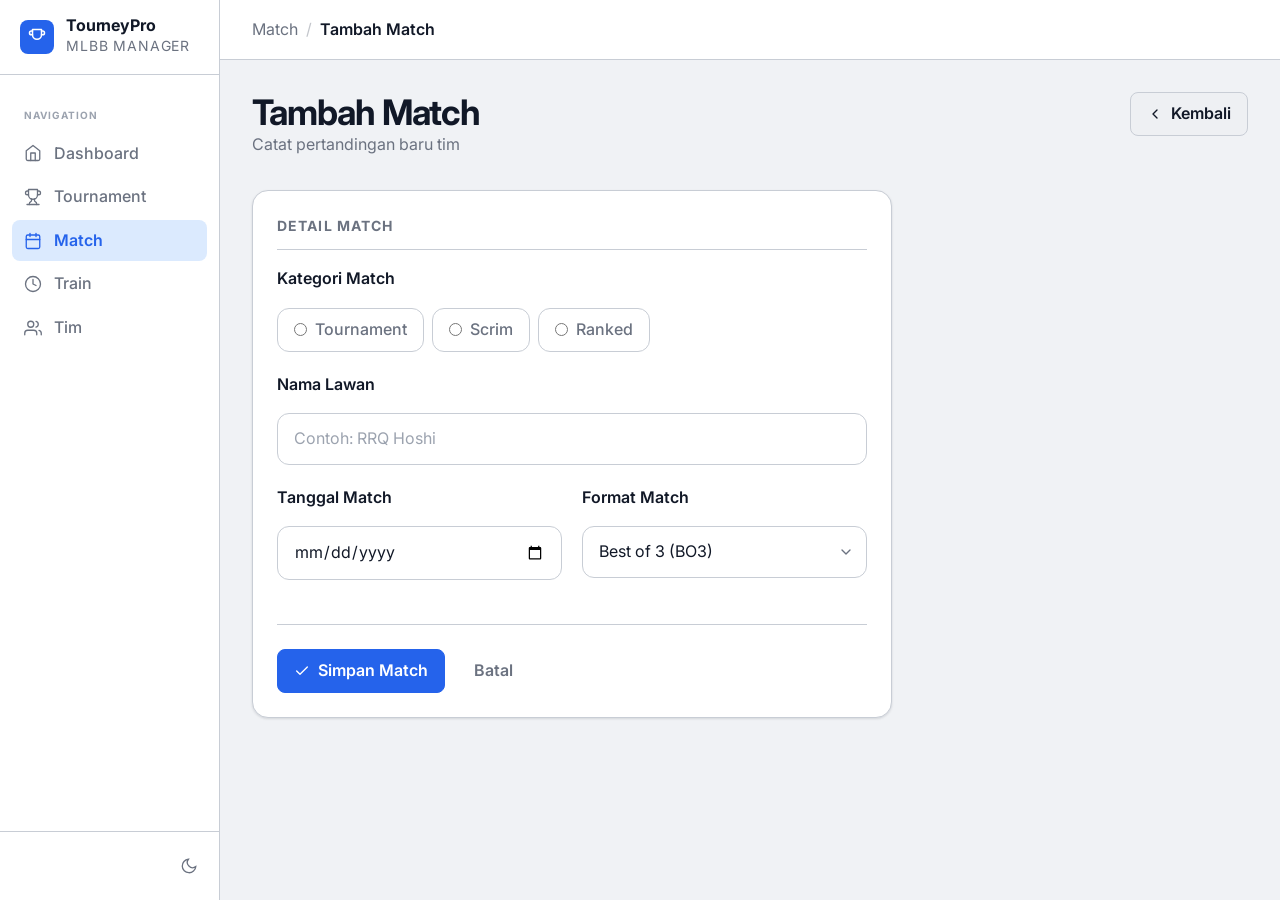
==== addmatch.html @ 7d212ab8 "Add files via upload" ====
<!-- === PART 1/2 === -->
<!DOCTYPE html>
<html lang="id">
<head>
  <meta charset="UTF-8"/>
  <meta name="viewport" content="width=device-width, initial-scale=1.0"/>
  <title>Tambah Match — TourneyPro</title>
  <link rel="preconnect" href="https://fonts.googleapis.com">
  <link rel="preconnect" href="https://fonts.gstatic.com" crossorigin>
  <link href="https://fonts.googleapis.com/css2?family=Inter:wght@300..800&display=swap" rel="stylesheet">
  <link rel="stylesheet" href="style.css"/>

  <script>
  (function(){
    var d = document.documentElement;
    var pref = window.matchMedia('(prefers-color-scheme:dark)').matches ? 'dark' : 'light';
    d.setAttribute('data-theme', pref);

    function updateIcon(theme) {
      var btn = document.getElementById('themeToggle');
      if (!btn) return;
      btn.innerHTML = theme === 'dark'
        ? '<svg viewBox="0 0 24 24"><circle cx="12" cy="12" r="5"/><path d="M12 1v2M12 21v2M4.22 4.22l1.42 1.42M18.36 18.36l1.42 1.42M1 12h2M21 12h2M4.22 19.78l1.42-1.42M18.36 5.64l1.42-1.42"/></svg>'
        : '<svg viewBox="0 0 24 24"><path d="M21 12.79A9 9 0 1 1 11.21 3 7 7 0 0 0 21 12.79z"/></svg>';
    }

    window.toggleTheme = function() {
      var curr = d.getAttribute('data-theme') || 'light';
      var next = curr === 'dark' ? 'light' : 'dark';
      d.setAttribute('data-theme', next);
      updateIcon(next);
    };

    window.addEventListener('DOMContentLoaded', function() {
      updateIcon(d.getAttribute('data-theme'));
    });
  })();
  </script>
</head>
<body>
<div class="app-layout">

  <div class="sidebar-overlay" id="sidebarOverlay"></div>

  <nav class="sidebar" id="sidebar">
    <div class="sidebar-logo">
      <div class="sidebar-logo-icon">
        <svg viewBox="0 0 24 24">
          <path d="M6 9H4.5a2.5 2.5 0 0 1 0-5H6"/>
          <path d="M18 9h1.5a2.5 2.5 0 0 0 0-5H18"/>
          <path d="M18 2H6v7a6 6 0 0 0 12 0V2z"/>
        </svg>
      </div>
      <div>
        <div class="sidebar-logo-text">TourneyPro</div>
        <div class="sidebar-logo-sub">MLBB Manager</div>
      </div>
    </div>

    <div class="sidebar-nav">
      <div class="nav-section-label">Navigation</div>
      <a href="index.html" class="nav-item" data-page="index.html">
        <svg viewBox="0 0 24 24">
          <path d="M3 9l9-7 9 7v11a2 2 0 0 1-2 2H5a2 2 0 0 1-2-2z"/>
          <polyline points="9 22 9 12 15 12 15 22"/>
        </svg>
        Dashboard
      </a>
      <a href="tournament.html" class="nav-item" data-page="tournament.html">
        <svg viewBox="0 0 24 24">
          <path d="M6 9H4.5a2.5 2.5 0 0 1 0-5H6"/>
          <path d="M18 9h1.5a2.5 2.5 0 0 0 0-5H18"/>
          <path d="M4 22h16"/>
          <path d="M10 14.66V17c0 .55-.47.98-.97 1.21C7.85 18.75 7 20.24 7 22"/>
          <path d="M14 14.66V17c0 .55.47.98.97 1.21C16.15 18.75 17 20.24 17 22"/>
          <path d="M18 2H6v7a6 6 0 0 0 12 0V2z"/>
        </svg>
        Tournament
      </a>
      <a href="match.html" class="nav-item active" data-page="match.html">
        <svg viewBox="0 0 24 24">
          <rect x="3" y="4" width="18" height="18" rx="2" ry="2"/>
          <line x1="16" y1="2" x2="16" y2="6"/>
          <line x1="8" y1="2" x2="8" y2="6"/>
          <line x1="3" y1="10" x2="21" y2="10"/>
        </svg>
        Match
      </a>
      <a href="train.html" class="nav-item" data-page="train.html">
        <svg viewBox="0 0 24 24">
          <circle cx="12" cy="12" r="10"/>
          <polyline points="12 6 12 12 16 14"/>
        </svg>
        Train
      </a>
      <a href="team.html" class="nav-item" data-page="team.html">
        <svg viewBox="0 0 24 24">
          <path d="M17 21v-2a4 4 0 0 0-4-4H5a4 4 0 0 0-4 4v2"/>
          <circle cx="9" cy="7" r="4"/>
          <path d="M23 21v-2a4 4 0 0 0-3-3.87"/>
          <path d="M16 3.13a4 4 0 0 1 0 7.75"/>
        </svg>
        Tim
      </a>
    </div>

    <div class="sidebar-footer">
      <button class="theme-toggle" id="themeToggle" onclick="toggleTheme()" aria-label="Toggle theme">
        <svg viewBox="0 0 24 24">
          <circle cx="12" cy="12" r="5"/>
          <path d="M12 1v2M12 21v2M4.22 4.22l1.42 1.42M18.36 18.36l1.42 1.42M1 12h2M21 12h2M4.22 19.78l1.42-1.42M18.36 5.64l1.42-1.42"/>
        </svg>
      </button>
    </div>
  </nav>

  <div class="main-wrapper">

    <header class="topbar">
      <div class="topbar-breadcrumb">
        <button id="menuToggle" class="menu-toggle" type="button" aria-label="Buka menu">
          <svg viewBox="0 0 24 24">
            <line x1="3" y1="6" x2="21" y2="6"/>
            <line x1="3" y1="12" x2="21" y2="12"/>
            <line x1="3" y1="18" x2="21" y2="18"/>
          </svg>
        </button>
        <span>Match</span>
        <span class="sep">/</span>
        <span class="current">Tambah Match</span>
      </div>
    </header>

    <main class="page-content">

      <div class="page-header">
        <div>
          <h1 class="page-title">Tambah Match</h1>
          <p class="page-sub">Catat pertandingan baru tim</p>
        </div>
        <a href="match.html" class="btn btn-secondary">
          <svg viewBox="0 0 24 24">
            <polyline points="15 18 9 12 15 6"/>
          </svg>
          Kembali
        </a>
      </div>

      <div class="card form-card">
        <form onsubmit="saveMatch(event)">
          <div class="form-section">
            <div class="form-section-title">Detail Match</div>

            <div class="form-group">
              <label class="form-label">Kategori Match</label>
              <div class="radio-group">
                <label class="radio-item">
                  <input type="radio" name="kategori" value="Tournament" required/>
                  <span>Tournament</span>
                </label>
                <label class="radio-item">
                  <input type="radio" name="kategori" value="Scrim"/>
                  <span>Scrim</span>
                </label>
                <label class="radio-item">
                  <input type="radio" name="kategori" value="Ranked"/>
                  <span>Ranked</span>
                </label>
              </div>
            </div>

            <div class="form-group">
              <label class="form-label" for="opponentName">Nama Lawan</label>
              <input class="form-input" type="text" id="opponentName" placeholder="Contoh: RRQ Hoshi" required/>
            </div>

            <div class="form-grid-2">
              <div class="form-group">
                <label class="form-label" for="matchDate">Tanggal Match</label>
                <input class="form-input" type="date" id="matchDate" required/>
              </div>
              <div class="form-group">
                <label class="form-label" for="matchFormat">Format Match</label>
                <select class="form-select" id="matchFormat">
                  <option value="BO1">Best of 1 (BO1)</option>
                  <option value="BO2">Best of 2 (BO2)</option>
                  <option value="BO3" selected>Best of 3 (BO3)</option>
                  <option value="BO5">Best of 5 (BO5)</option>
                  <option value="BO7">Best of 7 (BO7)</option>
                </select>
              </div>
            </div>
          </div>

          <div class="form-actions">
            <button type="submit" class="btn btn-primary">
              <svg viewBox="0 0 24 24">
                <polyline points="20 6 9 17 4 12"/>
              </svg>
              Simpan Match
            </button>
            <a href="match.html" class="btn btn-ghost">Batal</a>
          </div>
        </form>
      </div>

      <script>
      function saveMatch(e){
        e.preventDefault();
        showToast('Match berhasil disimpan!','success');
        setTimeout(function(){
          window.location.href='match.html';
        },1500);
      }
      </script>

    </main>
  </div>
</div>

<div class="toast-container" id="toastContainer"></div>

<script>
window.addEventListener('DOMContentLoaded',function(){
  var toggle = document.getElementById('menuToggle');
  var sidebar = document.getElementById('sidebar');
  var overlay = document.getElementById('sidebarOverlay');

  if (toggle) {
    toggle.addEventListener('click',function(){
      sidebar.classList.toggle('open');
      overlay.classList.toggle('show');
    });
  }

  if (overlay) {
    overlay.addEventListener('click',function(){
      sidebar.classList.remove('open');
      overlay.classList.remove('show');
    });
  }

  // Mark active nav item
  var path = window.location.pathname.split('/').pop();
  document.querySelectorAll('.nav-item[data-page]').forEach(function(el){
    if (el.dataset.page === path) el.classList.add('active');
  });
});

function showToast(msg,type){
  type = type || 'success';
  var c = document.getElementById('toastContainer');
  if (!c) return;
  var t = document.createElement('div');
  t.className = 'toast ' + type;
  t.innerHTML =
    '<span class="toast-icon"><svg viewBox="0 0 24 24">' +
    (type === 'success'
      ? '<polyline points="20 6 9 17 4 12"/>'
      : '<circle cx="12" cy="12" r="10"/><line x1="15" y1="9" x2="9" y2="15"/><line x1="9" y1="9" x2="15" y2="15"/>') +
    '</svg></span><span>' +
    msg +
    '</span><span class="toast-close" onclick="this.parentElement.remove()">&times;</span>';
  c.appendChild(t);
  setTimeout(function(){t.remove();},3500);
}
</script>

</body>
</html>
---- style.css ----
/* === STYLE.CSS ===
 * Art direction: Esports/Gaming Management → Precision, Dark energy, Professional
 * Palette: Deep surfaces, electric blue accent
 * Typography: Inter (body+display) — clean, functional
 * Density: Balanced
 */

/* ============================================================
   BASE RESET
   ============================================================ */

html, body {
  overflow-x: auto;
  overflow-y: auto;
  max-width: 100%;
}

/* ============================================================
   DESIGN TOKENS — LIGHT (default)
   ============================================================ */

:root,
[data-theme="light"] {
  /* Color — background */
  --color-bg:               #f0f2f5;
  --color-surface:          #ffffff;
  --color-surface-2:        #f8f9fb;
  --color-surface-offset:   #eef0f3;
  --color-surface-offset-2: #e6e9ed;
  --color-surface-dynamic:  #dce0e6;
  --color-divider:          #d4d8de;
  --color-border:           #c8cdd5;

  /* Color — text */
  --color-text:         #111827;
  --color-text-muted:   #6b7280;
  --color-text-faint:   #9ca3af;
  --color-text-inverse: #ffffff;

  /* Color — primary (blue) */
  --color-primary:           #2563eb;
  --color-primary-hover:     #1d4ed8;
  --color-primary-active:    #1e40af;
  --color-primary-highlight: #dbeafe;

  /* Color — semantic */
  --color-success:           #16a34a;
  --color-success-hover:     #15803d;
  --color-success-highlight: #dcfce7;
  --color-error:             #dc2626;
  --color-error-hover:       #b91c1c;
  --color-error-highlight:   #fee2e2;
  --color-warning:           #d97706;
  --color-warning-highlight: #fef3c7;

  /* Radius */
  --radius-sm:   0.375rem;
  --radius-md:   0.5rem;
  --radius-lg:   0.75rem;
  --radius-xl:   1rem;
  --radius-full: 9999px;

  /* Motion */
  --transition-interactive: 160ms cubic-bezier(0.16, 1, 0.3, 1);

  /* Shadow */
  --shadow-sm: 0 1px 3px rgba(17, 24, 39, 0.08), 0 1px 2px rgba(17, 24, 39, 0.05);
  --shadow-md: 0 4px 12px rgba(17, 24, 39, 0.10), 0 2px 4px rgba(17, 24, 39, 0.06);
  --shadow-lg: 0 12px 32px rgba(17, 24, 39, 0.14), 0 4px 8px rgba(17, 24, 39, 0.08);

  /* Typography scale */
  --text-xs:   clamp(0.75rem,  0.7rem  + 0.25vw, 0.875rem);
  --text-sm:   clamp(0.875rem, 0.8rem  + 0.35vw, 1rem);
  --text-base: clamp(1rem,     0.95rem + 0.25vw, 1.125rem);
  --text-lg:   clamp(1.125rem, 1rem    + 0.75vw, 1.5rem);
  --text-xl:   clamp(1.5rem,   1.2rem  + 1.25vw, 2.25rem);

  /* Spacing scale */
  --space-1:  0.25rem;
  --space-2:  0.5rem;
  --space-3:  0.75rem;
  --space-4:  1rem;
  --space-5:  1.25rem;
  --space-6:  1.5rem;
  --space-8:  2rem;
  --space-10: 2.5rem;
  --space-12: 3rem;
  --space-16: 4rem;

  /* Layout */
  --content-default: 1200px;
  --sidebar-width:   220px;
  --topbar-height:   60px;

  /* Font */
  --font-body: 'Inter', 'Segoe UI', system-ui, sans-serif;
}

/* ============================================================
   DESIGN TOKENS — DARK
   ============================================================ */

[data-theme="dark"] {
  /* Color — background */
  --color-bg:               #0d1117;
  --color-surface:          #161b22;
  --color-surface-2:        #1c2128;
  --color-surface-offset:   #1a1f26;
  --color-surface-offset-2: #21262d;
  --color-surface-dynamic:  #30363d;
  --color-divider:          #21262d;
  --color-border:           #30363d;

  /* Color — text */
  --color-text:         #e6edf3;
  --color-text-muted:   #7d8590;
  --color-text-faint:   #484f58;
  --color-text-inverse: #0d1117;

  /* Color — primary */
  --color-primary:           #4d8ef5;
  --color-primary-hover:     #699ef7;
  --color-primary-active:    #1d4ed8;
  --color-primary-highlight: #1a2840;

  /* Color — semantic */
  --color-success:           #3fb950;
  --color-success-hover:     #56d364;
  --color-success-highlight: #122318;
  --color-error:             #f85149;
  --color-error-hover:       #ff7b72;
  --color-error-highlight:   #2d1219;
  --color-warning:           #d29922;
  --color-warning-highlight: #272115;

  /* Shadow */
  --shadow-sm: 0 1px 3px rgba(0, 0, 0, 0.3);
  --shadow-md: 0 4px 12px rgba(0, 0, 0, 0.4);
  --shadow-lg: 0 12px 32px rgba(0, 0, 0, 0.5);
}

/* Auto-apply dark tokens when no explicit [data-theme] set */
@media (prefers-color-scheme: dark) {
  :root:not([data-theme]) {
    color-scheme: dark;
  }
}

/* ============================================================
   GLOBAL RESET & BASE
   ============================================================ */

*, *::before, *::after {
  box-sizing: border-box;
  margin: 0;
  padding: 0;
}

html {
  -webkit-font-smoothing: antialiased;
  text-rendering: optimizeLegibility;
  scroll-behavior: smooth;
}

body {
  min-height: 100dvh;
  line-height: 1.6;
  font-family: var(--font-body);
  font-size: var(--text-base);
  color: var(--color-text);
  background-color: var(--color-bg);
  display: flex;
  flex-direction: column;
}

img, picture, video, canvas, svg {
  display: block;
  max-width: 100%;
  height: auto;
}

input, button, textarea, select {
  font: inherit;
  color: inherit;
}

h1, h2, h3, h4, h5, h6 {
  text-wrap: balance;
  line-height: 1.2;
  color: var(--color-text);
}

button {
  cursor: pointer;
  background: none;
  border: none;
}

table {
  border-collapse: collapse;
  width: 100%;
}

a {
  color: inherit;
  text-decoration: none;
}

::selection {
  background: rgba(37, 99, 235, 0.15);
  color: var(--color-text);
}

:focus-visible {
  outline: 2px solid var(--color-primary);
  outline-offset: 3px;
  border-radius: var(--radius-sm);
}

@media (prefers-reduced-motion: reduce) {
  *, *::before, *::after {
    animation-duration: 0.01ms !important;
    transition-duration: 0.01ms !important;
  }
}

/* ============================================================
   UTILITY — VISIBILITY
   ============================================================ */

/* Single source of truth — removed duplicate from HTML <style> block */
.hidden,
.is-hidden {
  display: none !important;
}

/* ============================================================
   GLOBAL TRANSITIONS
   ============================================================ */

a, button, [role="button"], input, textarea, select {
  transition:
    color           var(--transition-interactive),
    background      var(--transition-interactive),
    border-color    var(--transition-interactive),
    box-shadow      var(--transition-interactive),
    opacity         var(--transition-interactive),
    transform       var(--transition-interactive);
}

/* ============================================================
   LAYOUT — APP SHELL
   ============================================================ */

.app-layout {
  display: flex;
  min-height: 100dvh;
}

/* ---- Sidebar ---- */

.sidebar {
  position: fixed;
  top: 0;
  left: 0;
  width: var(--sidebar-width);
  height: 100vh;
  background: var(--color-surface);
  border-right: 1px solid var(--color-border);
  display: flex;
  flex-direction: column;
  z-index: 100;
  overflow-y: auto;
  overflow-x: hidden;
}

.sidebar-logo {
  display: flex;
  align-items: center;
  gap: var(--space-3);
  padding: var(--space-4) var(--space-5);
  border-bottom: 1px solid var(--color-border);
  min-height: var(--topbar-height);
}

.sidebar-logo-icon {
  width: 34px;
  height: 34px;
  background: var(--color-primary);
  border-radius: var(--radius-md);
  display: flex;
  align-items: center;
  justify-content: center;
  flex-shrink: 0;
}

.sidebar-logo-icon svg {
  width: 18px;
  height: 18px;
  color: white;
  stroke: white;
  fill: none;
  stroke-width: 2;
  stroke-linecap: round;
  stroke-linejoin: round;
}

.sidebar-logo-text {
  font-size: var(--text-sm);
  font-weight: 700;
  letter-spacing: -0.01em;
  line-height: 1.2;
}

.sidebar-logo-sub {
  font-size: var(--text-xs);
  color: var(--color-text-muted);
  font-weight: 400;
  letter-spacing: 0.06em;
  text-transform: uppercase;
}

.sidebar-nav {
  flex: 1;
  padding: var(--space-4) var(--space-3);
  display: flex;
  flex-direction: column;
  gap: 2px;
}

.nav-section-label {
  font-size: 10px;
  font-weight: 700;
  color: var(--color-text-faint);
  letter-spacing: 0.1em;
  text-transform: uppercase;
  padding: var(--space-4) var(--space-3) var(--space-2);
}

.nav-item {
  display: flex;
  align-items: center;
  gap: var(--space-3);
  padding: var(--space-2) var(--space-3);
  border-radius: var(--radius-md);
  font-size: var(--text-sm);
  font-weight: 500;
  color: var(--color-text-muted);
  cursor: pointer;
  white-space: nowrap;
}

.nav-item:hover {
  background: var(--color-surface-offset);
  color: var(--color-text);
}

.nav-item.active {
  background: var(--color-primary-highlight);
  color: var(--color-primary);
  font-weight: 600;
}

.nav-item svg {
  width: 18px;
  height: 18px;
  flex-shrink: 0;
  stroke: currentColor;
  fill: none;
  stroke-width: 1.75;
  stroke-linecap: round;
  stroke-linejoin: round;
}

/* ---- Sidebar Footer ---- */

.sidebar-footer {
  padding: var(--space-4) var(--space-3);
  border-top: 1px solid var(--color-border);
  display: flex;
  align-items: center;
  justify-content: flex-end;
}

.theme-toggle {
  width: 36px;
  height: 36px;
  border-radius: var(--radius-md);
  display: flex;
  align-items: center;
  justify-content: center;
  color: var(--color-text-muted);
}

.theme-toggle:hover {
  background: var(--color-surface-offset);
  color: var(--color-text);
}

.theme-toggle svg {
  width: 18px;
  height: 18px;
  stroke: currentColor;
  fill: none;
  stroke-width: 1.75;
}

/* ---- Main Wrapper ---- */

.main-wrapper {
  margin-left: var(--sidebar-width);
  min-width: 0;
  width: calc(100% - var(--sidebar-width));
}

/* ---- Topbar ---- */

.topbar {
  position: sticky;
  top: 0;
  height: var(--topbar-height);
  background: var(--color-surface);
  border-bottom: 1px solid var(--color-border);
  display: flex;
  align-items: center;
  justify-content: space-between;
  padding: 0 var(--space-8);
  z-index: 50;
}

.topbar-breadcrumb {
  display: flex;
  align-items: center;
  gap: var(--space-2);
  font-size: var(--text-sm);
  color: var(--color-text-muted);
}

.topbar-breadcrumb .current {
  color: var(--color-text);
  font-weight: 600;
}

.topbar-breadcrumb .sep {
  opacity: 0.4;
}

.topbar-actions {
  display: flex;
  align-items: center;
  gap: var(--space-3);
}

/* ============================================================
   PAGE LAYOUT
   ============================================================ */

.page-content {
  flex: 1;
  padding: var(--space-8);
  max-width: var(--content-default);
  width: 100%;
}

.page-header {
  margin-bottom: var(--space-8);
  display: flex;
  align-items: flex-start;
  justify-content: space-between;
  gap: var(--space-4);
  flex-wrap: wrap;
}

.page-title {
  font-size: var(--text-xl);
  font-weight: 700;
  letter-spacing: -0.03em;
  line-height: 1.15;
}

.page-sub {
  font-size: var(--text-sm);
  color: var(--color-text-muted);
}

.crumb strong {
  color: var(--color-text);
}

/* ============================================================
   CARD
   ============================================================ */

.card {
  background: var(--color-surface);
  border: 1px solid var(--color-border);
  border-radius: var(--radius-xl);
  padding: var(--space-6);
  box-shadow: var(--shadow-sm);
}

.card-inner {
  padding: var(--space-6);
}

.card-header {
  margin-bottom: var(--space-5);
  display: flex;
  align-items: center;
  justify-content: space-between;
  gap: var(--space-4);
}

.section-title {
  font-size: var(--text-lg);
  font-weight: 600;
  letter-spacing: -0.02em;
}

.section-sub {
  font-size: var(--text-xs);
  color: var(--color-text-muted);
  margin-top: var(--space-1);
}

/* ============================================================
   BUTTONS
   ============================================================ */

.btn {
  display: inline-flex;
  align-items: center;
  justify-content: center;
  gap: var(--space-2);
  font-size: var(--text-sm);
  font-weight: 600;
  padding: var(--space-2) var(--space-4);
  border-radius: var(--radius-md);
  border: 1px solid transparent;
  cursor: pointer;
  white-space: nowrap;
  min-height: 44px;
}

.btn svg {
  width: 16px;
  height: 16px;
  stroke: currentColor;
  fill: none;
  stroke-width: 2;
  stroke-linecap: round;
  stroke-linejoin: round;
}

/* SVG icon inside btn — replaces all inline style="width:18px; margin-right:8px; ..." */
.btn-icon {
  width: 18px;
  margin-right: var(--space-2);
  stroke: currentColor;
  fill: none;
  flex-shrink: 0;
}

.btn-primary {
  background: var(--color-primary);
  color: white;
  border-color: var(--color-primary);
}

.btn-primary:hover {
  background: var(--color-primary-hover);
  border-color: var(--color-primary-hover);
  transform: translateY(-1px);
}

.btn-primary:active {
  background: var(--color-primary-active);
}

.btn-secondary {
  background: var(--color-surface-offset);
  color: var(--color-text);
  border-color: var(--color-border);
}

.btn-secondary:hover {
  background: var(--color-surface-dynamic);
}

.btn-danger {
  background: var(--color-error);
  color: white;
  border-color: var(--color-error);
}

.btn-danger:hover {
  background: var(--color-error-hover);
}

.btn-ghost {
  background: transparent;
  color: var(--color-text-muted);
  border-color: transparent;
}

.btn-ghost:hover {
  background: var(--color-surface-offset);
  color: var(--color-text);
}

.btn-sm {
  font-size: var(--text-xs);
  padding: 0.3rem 0.7rem;
  min-height: 30px;
}

/* ============================================================
   TABLE
   — .data-table dihapus (alias); gunakan .table-wrap saja
   ============================================================ */

.table-wrap {
  border: 1px solid var(--color-border);
  border-radius: var(--radius-xl);
  overflow: auto;
  background: var(--color-surface);
}

.table-wrap table {
  width: 100%;
  min-width: 720px;
  border-collapse: collapse;
  font-size: var(--text-sm);
}

.table-wrap thead {
  background: var(--color-surface-offset);
  border-bottom: 1px solid var(--color-border);
}

.table-wrap th {
  padding: var(--space-3) var(--space-5);
  font-size: var(--text-xs);
  font-weight: 700;
  letter-spacing: 0.06em;
  text-transform: uppercase;
  color: var(--color-text-muted);
  text-align: left;
  white-space: nowrap;
}

.table-wrap td {
  padding: var(--space-4) var(--space-5);
  border-bottom: 1px solid var(--color-divider);
  color: var(--color-text);
  vertical-align: middle;
  font-variant-numeric: tabular-nums lining-nums;
}

.table-wrap tbody tr:last-child td {
  border-bottom: none;
}

.table-wrap tbody tr {
  transition: background var(--transition-interactive);
}

.table-wrap tbody tr:hover {
  background: var(--color-surface-2);
}

/* ============================================================
   ACTIONS ROW
   — .actions dikonsolidasi ke .table-actions
   ============================================================ */

.table-actions {
  display: flex;
  gap: var(--space-2);
  align-items: center;
  flex-wrap: wrap;
}

/* ============================================================
   EMPTY STATE
   — .empty dihapus (alias); gunakan .empty-state saja
   ============================================================ */

.empty-state {
  display: flex;
  flex-direction: column;
  align-items: center;
  text-align: center;  
  color: var(--color-text-muted);
}

.empty-state > svg {
  width: 40px;
  height: 40px;
  stroke: currentColor;
  fill: none;
  stroke-width: 1.8;
  margin: 0 auto var(--space-4);
}

.card > .empty-state {
  padding: var(--space-10) var(--space-6);
}

.empty-state h3 {
  font-size: var(--text-lg);
  font-weight: 600;
  color: var(--color-text);
  margin-bottom: var(--space-2);
}

.empty-state p {
  font-size: var(--text-sm);
  max-width: 36ch;
  margin-bottom: var(--space-6);
}

/* ============================================================
   FORM — LAYOUT & COMPONENTS
   ============================================================ */

/* ---- Form layout helpers ---- */

.form-stack {
  display: grid;
  gap: var(--space-4);
  margin-top: var(--space-4);
}

.form-grid-2 {
  display: grid;
  grid-template-columns: 1fr 1fr;
  gap: var(--space-5);
}

/*
 * .inline-duration-fields — replaces inline style="display:flex; gap:12px; align-items:center;"
 */
.inline-duration-fields {
  display: flex;
  gap: var(--space-3);
  align-items: center;
  flex-wrap: wrap;
}

/*
 * .input-inline-sm — replaces inline style="width:120px;" pada input durasi
 */
.input-inline-sm {
  width: 120px;
  flex-shrink: 0;
}

/*
 * .section-spaced — replaces inline style="margin-top:24px;" pada #tahap2 card
 */
.section-spaced {
  margin-top: var(--space-6);
}

/*
 * .player-grid-wrap — replaces inline style="margin-top:16px;" pada #playerContainer
 */
.player-grid-wrap {
  margin-top: var(--space-4);
}

/*
 * .field-spacer-sm — replaces inline style="margin-top:8px;" pada select-hero tiap role card
 */
.field-spacer-sm {
  margin-top: var(--space-2);
}

/*
 * .field-spacer-md — replaces inline style="margin-top:12px;" pada input-gold tiap role card
 */
.field-spacer-md {
  margin-top: var(--space-3);
}

/*
 * .step-actions — replaces inline style="margin-top:24px; display:flex; gap:12px;"
 */
.step-actions {
  display: flex;
  gap: var(--space-3);
  margin-top: var(--space-6);
  flex-wrap: wrap;
}

/* ---- Form card & section ---- */

.form-card {
  max-width: 640px;
}

.form-section {
  margin-bottom: var(--space-6);
}

.form-section-title {
  font-size: var(--text-xs);
  font-weight: 700;
  letter-spacing: 0.08em;
  text-transform: uppercase;
  color: var(--color-text-muted);
  margin-bottom: var(--space-4);
  padding-bottom: var(--space-3);
  border-bottom: 1px solid var(--color-border);
}

/* ---- Form group ---- */

/*
 * .field dihapus (alias .form-group yang redundan)
 * Gunakan .form-group saja.
 */
.form-group {
  margin-bottom: var(--space-5);
  display: flex;
  flex-direction: column;
  gap: var(--space-2);
}

/* ---- Form label ---- */

/*
 * .label dihapus (alias .form-label yang redundan)
 * Gunakan .form-label saja.
 */
.form-label {
  display: block;
  font-size: var(--text-sm);
  font-weight: 600;
  color: var(--color-text);
  margin-bottom: var(--space-2);
}

.form-label span {
  font-weight: 400;
  color: var(--color-text-muted);
  font-size: var(--text-xs);
}

/* ---- Form controls ---- */

/*
 * .input dan .select dihapus (alias lama).
 * Gunakan .form-input dan .form-select.
 * Selector dipisah agar masing-masing bertanggung jawab 1 elemen.
 */
.form-input,
.form-select {
  width: 100%;
  padding: 0.75rem var(--space-4);
  border: 1px solid var(--color-border);
  border-radius: var(--radius-lg);
  background: var(--color-surface);
  color: var(--color-text);
  font-size: var(--text-sm);
  min-height: 42px;
  outline: none;
}

.form-input:focus,
.form-select:focus {
  border-color: var(--color-primary);
  box-shadow: 0 0 0 3px rgba(37, 99, 235, 0.15);
}

.form-input::placeholder {
  color: var(--color-text-faint);
}

/* (sambungan — .form-select specific styles) */

.form-select {
  cursor: pointer;
  appearance: none;
  background-image: url("data:image/svg+xml,%3Csvg xmlns='http://www.w3.org/2000/svg' width='16' height='16' viewBox='0 0 24 24' fill='none' stroke='%236b7280' stroke-width='2' stroke-linecap='round' stroke-linejoin='round'%3E%3Cpath d='M6 9l6 6 6-6'/%3E%3C/svg%3E");
  background-repeat: no-repeat;
  background-position: right 12px center;
  padding-right: 40px;
}

/* ---- Grid helpers ---- */

.grid-2 {
  display: grid;
  grid-template-columns: 1fr 1fr;
  gap: var(--space-5);
}

.grid-3 {
  display: grid;
  grid-template-columns: repeat(3, 1fr);
  gap: var(--space-5);
}

/* ---- Checkbox grid ---- */

.checkbox-grid {
  display: grid;
  grid-template-columns: repeat(auto-fill, minmax(180px, 1fr));
  gap: var(--space-3);
}

.checkbox-item {
  display: flex;
  align-items: center;
  gap: var(--space-3);
  padding: var(--space-3) var(--space-4);
  border: 1px solid var(--color-border);
  border-radius: var(--radius-md);
  cursor: pointer;
  font-size: var(--text-sm);
  font-weight: 500;
  color: var(--color-text-muted);
  background: var(--color-surface);
  user-select: none;
}

.checkbox-item:hover {
  border-color: var(--color-primary);
  background: var(--color-primary-highlight);
  color: var(--color-text);
}

.checkbox-item input[type="checkbox"] {
  accent-color: var(--color-primary);
  width: 16px;
  height: 16px;
  flex-shrink: 0;
}

.checkbox-item:has(input:checked) {
  border-color: var(--color-primary);
  background: var(--color-primary-highlight);
  color: var(--color-primary);
}

/* ---- Radio / Segmented ---- */

/*
 * .segmented dikonsolidasi bersama .radio-group — struktur identik.
 * Gunakan .radio-group sebagai canonical; .segmented tetap didukung
 * untuk backward compat tapi tidak perlu dibuat alias baru.
 */
.radio-group,
.segmented {
  display: flex;
  gap: var(--space-2);
  flex-wrap: wrap;
}

.radio-item,
.segmented label {
  display: flex;
  align-items: center;
  gap: var(--space-2);
  padding: var(--space-2) var(--space-4);
  border: 1px solid var(--color-border);
  border-radius: var(--radius-lg);
  cursor: pointer;
  font-size: var(--text-sm);
  font-weight: 500;
  color: var(--color-text-muted);
  background: var(--color-surface);
  user-select: none;
}

.radio-item:hover,
.segmented label:hover {
  border-color: var(--color-primary);
  color: var(--color-text);
}

.radio-item input[type="radio"],
.segmented input {
  accent-color: var(--color-primary);
}

.radio-item:has(input:checked),
.segmented label:has(input:checked) {
  border-color: var(--color-primary);
  background: var(--color-primary-highlight);
  color: var(--color-primary);
  font-weight: 600;
}

/* ---- Form actions bar ---- */

.form-actions {
  display: flex;
  gap: var(--space-3);
  padding-top: var(--space-6);
  border-top: 1px solid var(--color-border);
  margin-top: var(--space-6);
}

/* ============================================================
   MULTI-STEP WIZARD
   ============================================================ */

.steps {
  display: grid;
  grid-template-columns: 1fr auto 1fr;
  gap: var(--space-4);
  align-items: center;
  margin-bottom: var(--space-6);
}

.step {
  padding: var(--space-3) var(--space-4);
  border-radius: var(--radius-lg);
  background: var(--color-surface);
  border: 1px solid var(--color-border);
}

.step small {
  display: block;
  color: var(--color-text-muted);
  font-size: var(--text-xs);
  text-transform: uppercase;
  letter-spacing: 0.12em;
  margin-bottom: var(--space-1);
}

.step strong {
  font-size: var(--text-sm);
  color: var(--color-text);
}

.step.active {
  border-color: var(--color-primary);
  background: var(--color-primary-highlight);
}

.step-line {
  height: 1px;
  background: var(--color-border);
}

/* ============================================================
   ROLE CARDS (Player Stat Grid)
   ============================================================ */

.role-grid {
  display: grid;
  grid-template-columns: repeat(auto-fit, minmax(220px, 1fr));
  gap: var(--space-4);
}

.role-card {
  padding: var(--space-4);
  border-radius: var(--radius-xl);
  background: var(--color-surface-offset);
  border: 1px solid var(--color-border);
}

.role-head {
  display: flex;
  justify-content: space-between;
  align-items: center;
  margin-bottom: var(--space-3);
  gap: var(--space-3);
}

.role-name {
  font-size: var(--text-sm);
  font-weight: 700;
  color: var(--color-text);
}

/* ============================================================
   BADGES & TAGS
   — .tag dikonsolidasi ke .badge; keduanya tetap didukung
   ============================================================ */

.badge,
.tag {
  display: inline-flex;
  align-items: center;
  gap: var(--space-1);
  font-size: var(--text-xs);
  font-weight: 600;
  padding: 0.2rem 0.55rem;
  border-radius: var(--radius-full);
  letter-spacing: 0.03em;
}

.badge-blue,
.tag {
  background: var(--color-primary-highlight);
  color: var(--color-primary);
}

.badge-green,
.badge.win {
  background: var(--color-success-highlight);
  color: var(--color-success);
}

.badge-red,
.badge.lose {
  background: var(--color-error-highlight);
  color: var(--color-error);
}

.badge-yellow {
  background: var(--color-warning-highlight);
  color: var(--color-warning);
}

.badge-neutral {
  background: var(--color-surface-offset);
  color: var(--color-text-muted);
}

/* ============================================================
   KPI CARDS
   ============================================================ */

.kpi-grid {
  display: grid;
  grid-template-columns: repeat(auto-fill, minmax(200px, 1fr));
  gap: var(--space-4);
  margin-bottom: var(--space-8);
}

.kpi-card {
  background: var(--color-surface);
  border: 1px solid var(--color-border);
  border-radius: var(--radius-xl);
  padding: var(--space-5) var(--space-6);
  box-shadow: var(--shadow-sm);
}

.kpi-icon {
  width: 36px;
  height: 36px;
  border-radius: var(--radius-md);
  display: flex;
  align-items: center;
  justify-content: center;
  margin-bottom: var(--space-4);
}

.kpi-icon svg {
  width: 20px;
  height: 20px;
  stroke: currentColor;
  fill: none;
  stroke-width: 1.75;
}

.kpi-icon.blue   { background: var(--color-primary-highlight); color: var(--color-primary); }
.kpi-icon.green  { background: var(--color-success-highlight); color: var(--color-success); }
.kpi-icon.yellow { background: var(--color-warning-highlight); color: var(--color-warning); }
.kpi-icon.red    { background: var(--color-error-highlight);   color: var(--color-error);   }

.kpi-label {
  font-size: var(--text-xs);
  font-weight: 700;
  letter-spacing: 0.06em;
  text-transform: uppercase;
  color: var(--color-text-muted);
  margin-bottom: var(--space-2);
}

.kpi-value {
  font-size: var(--text-xl);
  font-weight: 700;
  letter-spacing: -0.03em;
  color: var(--color-text);
  font-variant-numeric: tabular-nums lining-nums;
  line-height: 1;
  margin-bottom: var(--space-1);
}

.kpi-sub {
  font-size: var(--text-xs);
  color: var(--color-text-muted);
}

/* ============================================================
   MISC LAYOUT HELPERS
   ============================================================ */

.section {
  margin-bottom: var(--space-10);
}

.divider {
  border: none;
  border-top: 1px solid var(--color-divider);
  margin: var(--space-6) 0;
}

/* ============================================================
   TOAST NOTIFICATIONS
   ============================================================ */

.toast-container {
  position: fixed;
  bottom: var(--space-6);
  right: var(--space-6);
  z-index: 200;
  display: flex;
  flex-direction: column;
  gap: var(--space-2);
}

.toast {
  background: var(--color-surface);
  border: 1px solid var(--color-border);
  border-radius: var(--radius-lg);
  padding: var(--space-3) var(--space-5);
  font-size: var(--text-sm);
  box-shadow: var(--shadow-lg);
  display: flex;
  align-items: center;
  gap: var(--space-3);
  max-width: 360px;
  animation: toastIn 0.2s ease;
}

@keyframes toastIn {
  from { opacity: 0; transform: translateY(var(--space-2)); }
  to   { opacity: 1; transform: translateY(0); }
}

.toast.success .toast-icon { color: var(--color-success); }
.toast.error   .toast-icon { color: var(--color-error);   }

.toast-icon svg {
  width: 18px;
  height: 18px;
  stroke: currentColor;
  fill: none;
  stroke-width: 2;
}

.toast-close {
  margin-left: auto;
  color: var(--color-text-faint);
  cursor: pointer;
  font-size: 18px;
  line-height: 1;
}

.toast-close:hover {
  color: var(--color-text-muted);
}

/* ============================================================
   MOBILE TOGGLE
   ============================================================ */

.menu-toggle {
  display: none;
  width: 40px;
  height: 40px;
  border-radius: var(--radius-md);
  align-items: center;
  justify-content: center;
  color: var(--color-text-muted);
}

.menu-toggle:hover {
  background: var(--color-surface-offset);
  color: var(--color-text);
}

.menu-toggle svg {
  width: 22px;
  height: 22px;
  stroke: currentColor;
  fill: none;
  stroke-width: 2;
}

/* ============================================================
   RESPONSIVE BREAKPOINTS
   ============================================================ */

@media (max-width: 900px) {
  .grid-2,
  .grid-3,
  .steps {
    grid-template-columns: 1fr;
  }

  .form-grid-2 {
    grid-template-columns: 1fr;
  }

  .step-line {
    display: none;
  }

  .sidebar {
    transform: translateX(-100%);
    transition: transform 0.25s ease;
  }

  .sidebar.open {
    transform: translateX(0);
  }

  .main-wrapper {
    margin-left: 0;
    width: 100%;
    min-width: 0;
    overflow-x: auto;
  }

  .topbar {
    padding: 0 var(--space-4);
  }

  .page-content {
    padding: var(--space-5) var(--space-4);
  }

  .menu-toggle {
    display: inline-flex;
    background: var(--color-surface-offset);
    border: 1px solid var(--color-border);
    color: var(--color-text);
  }

  .page-header {
    flex-direction: column;
    align-items: flex-start;
  }

  .kpi-grid {
    grid-template-columns: repeat(2, 1fr);
  }

  .checkbox-grid {
    grid-template-columns: 1fr 1fr;
  }

  .sidebar-overlay {
    display: none;
    position: fixed;
    inset: 0;
    background: rgba(0, 0, 0, 0.4);
    z-index: 99;
  }

  .sidebar-overlay.show {
    display: block;
  }
}

@media (max-width: 480px) {
  .kpi-grid,
  .checkbox-grid {
    grid-template-columns: 1fr;
  }

  .form-actions,
  .table-actions,
  .step-actions {
    flex-direction: column;
    align-items: stretch;
  }

  .inline-duration-fields {
    flex-direction: column;
    align-items: flex-start;
  }

  .input-inline-sm {
    width: 100%;
  }
}
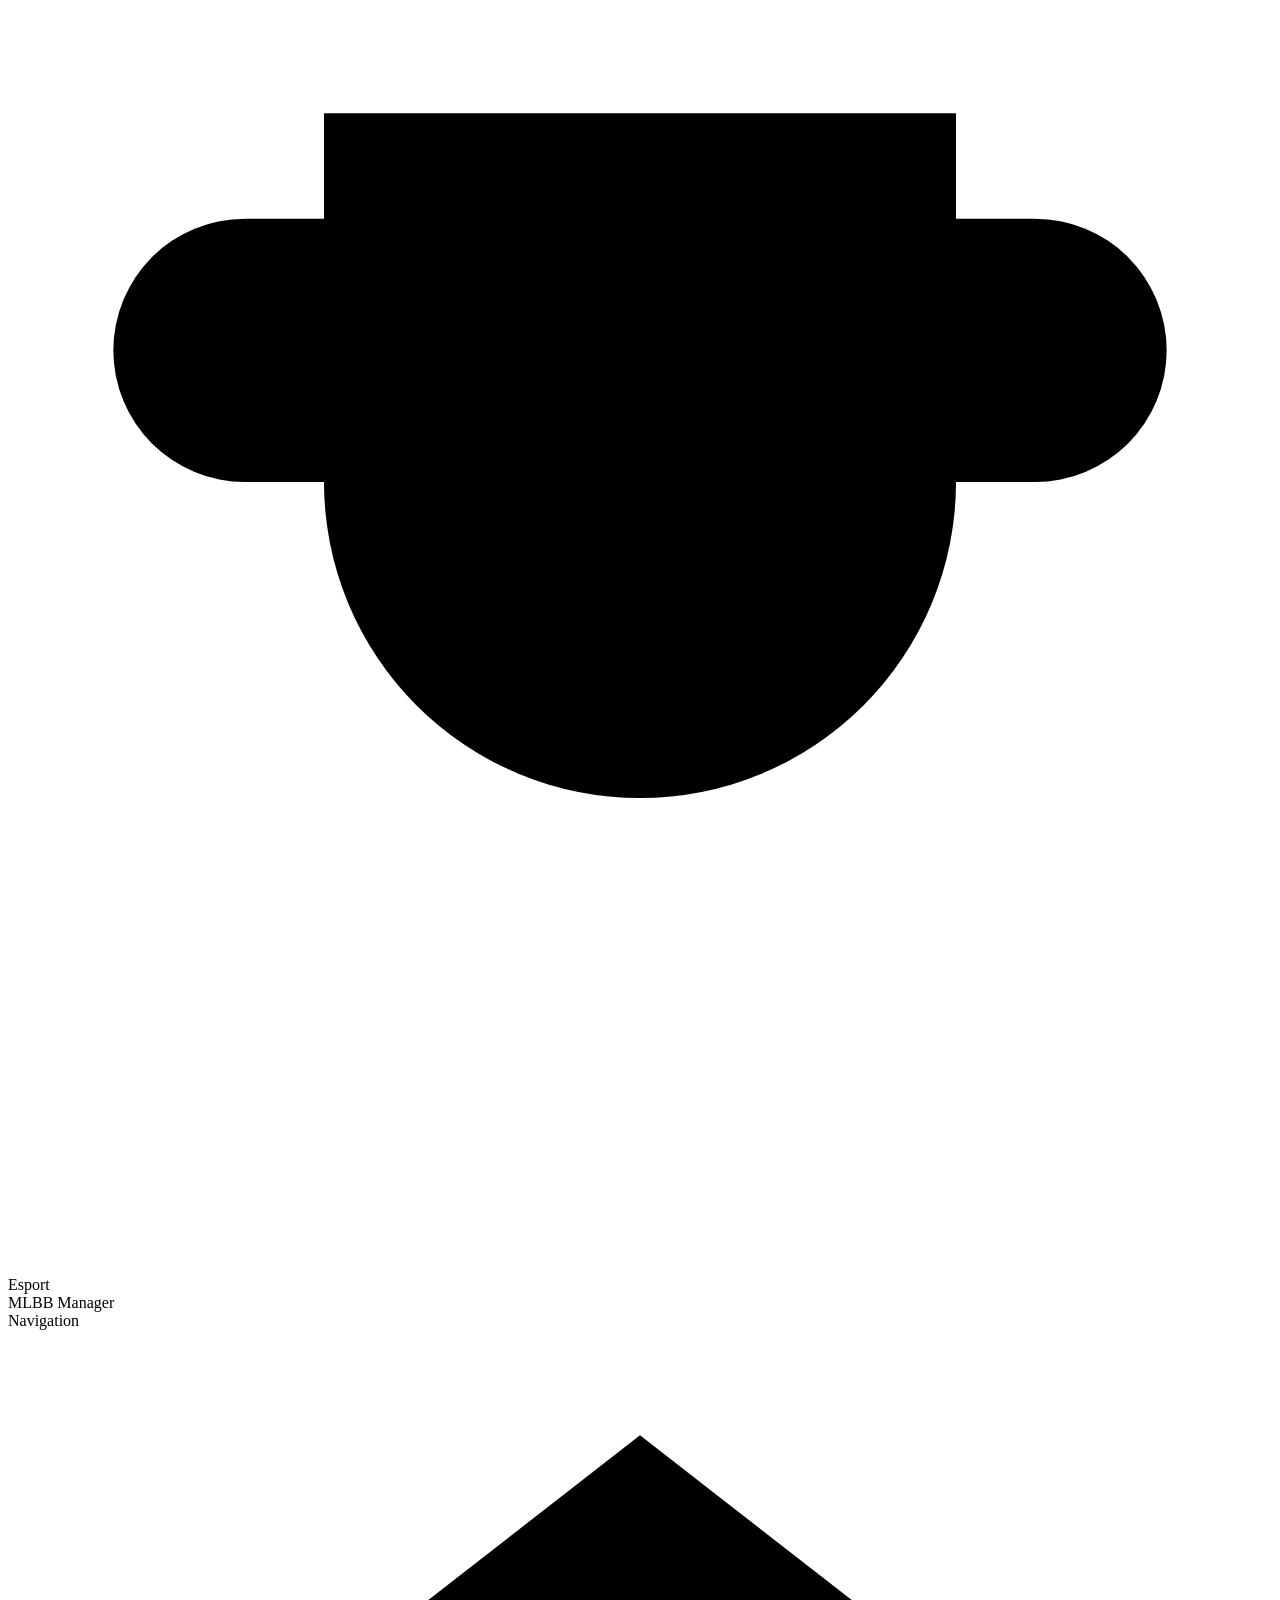
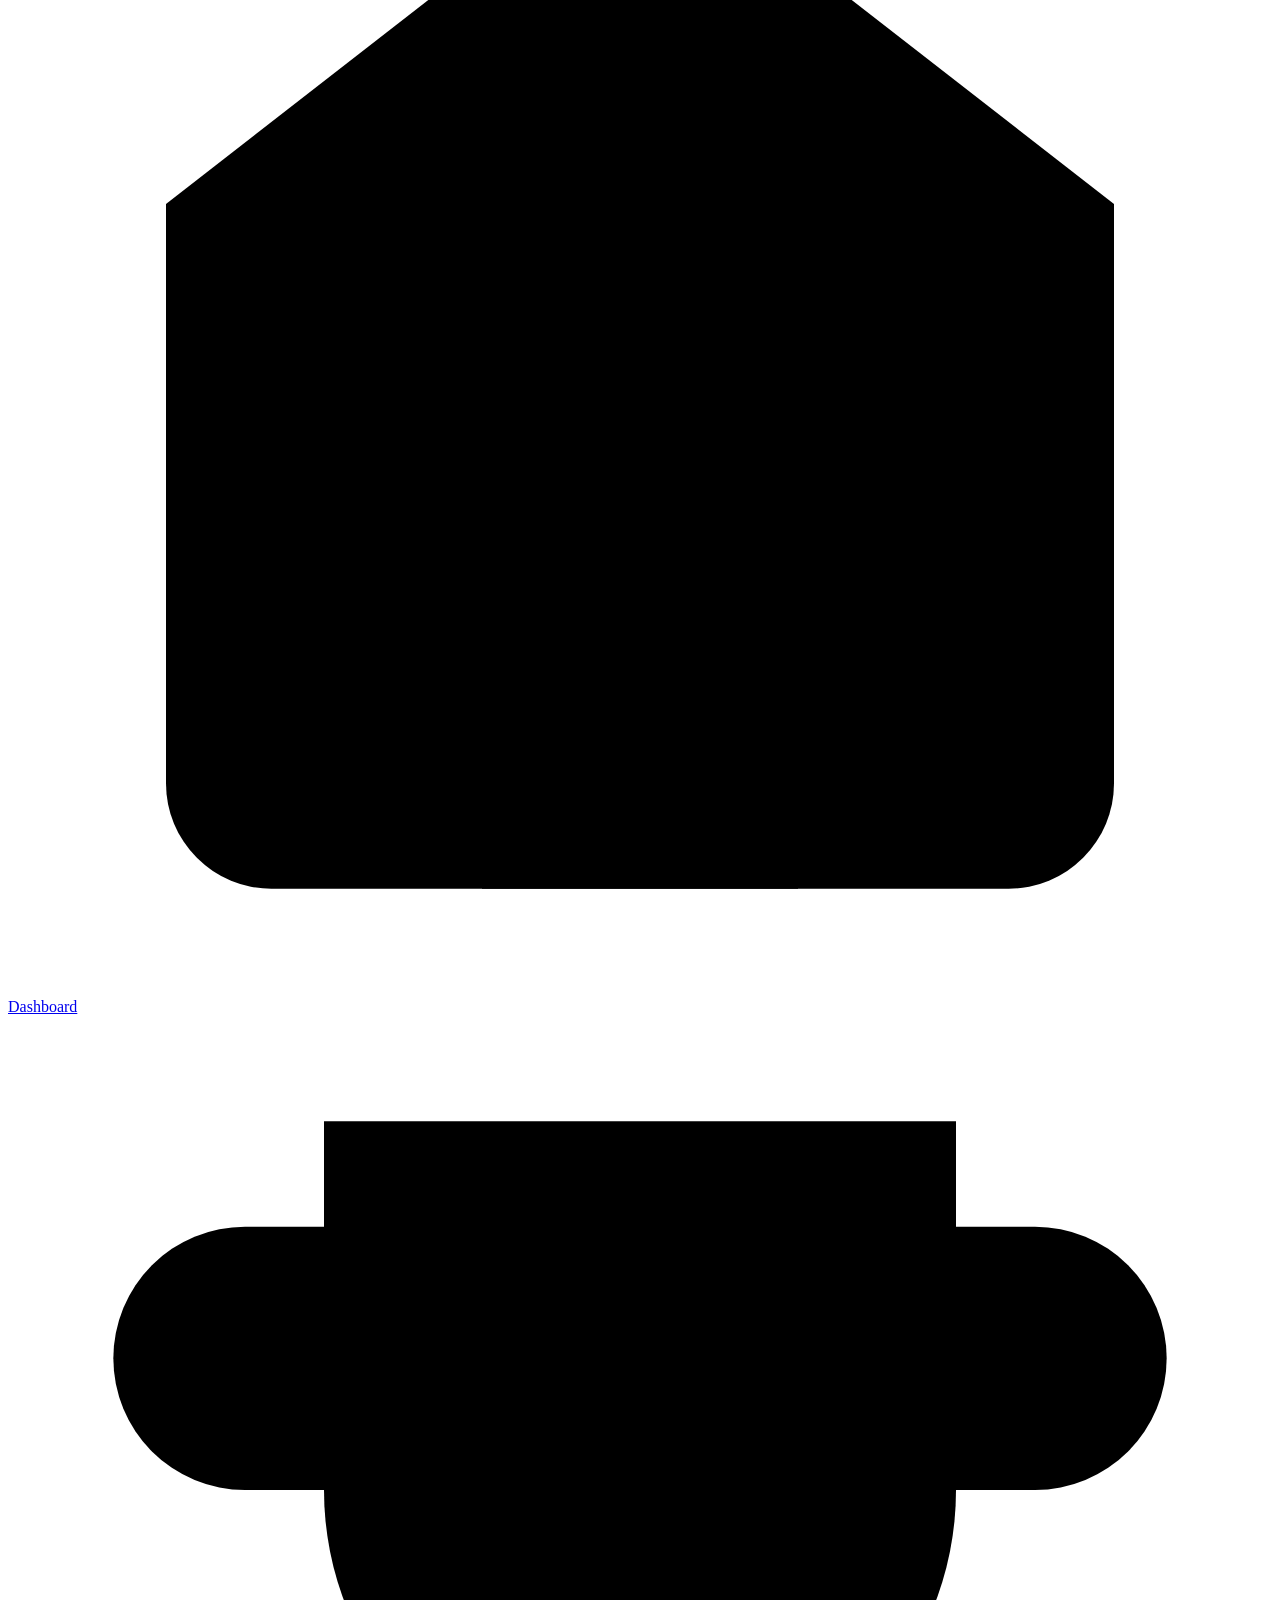
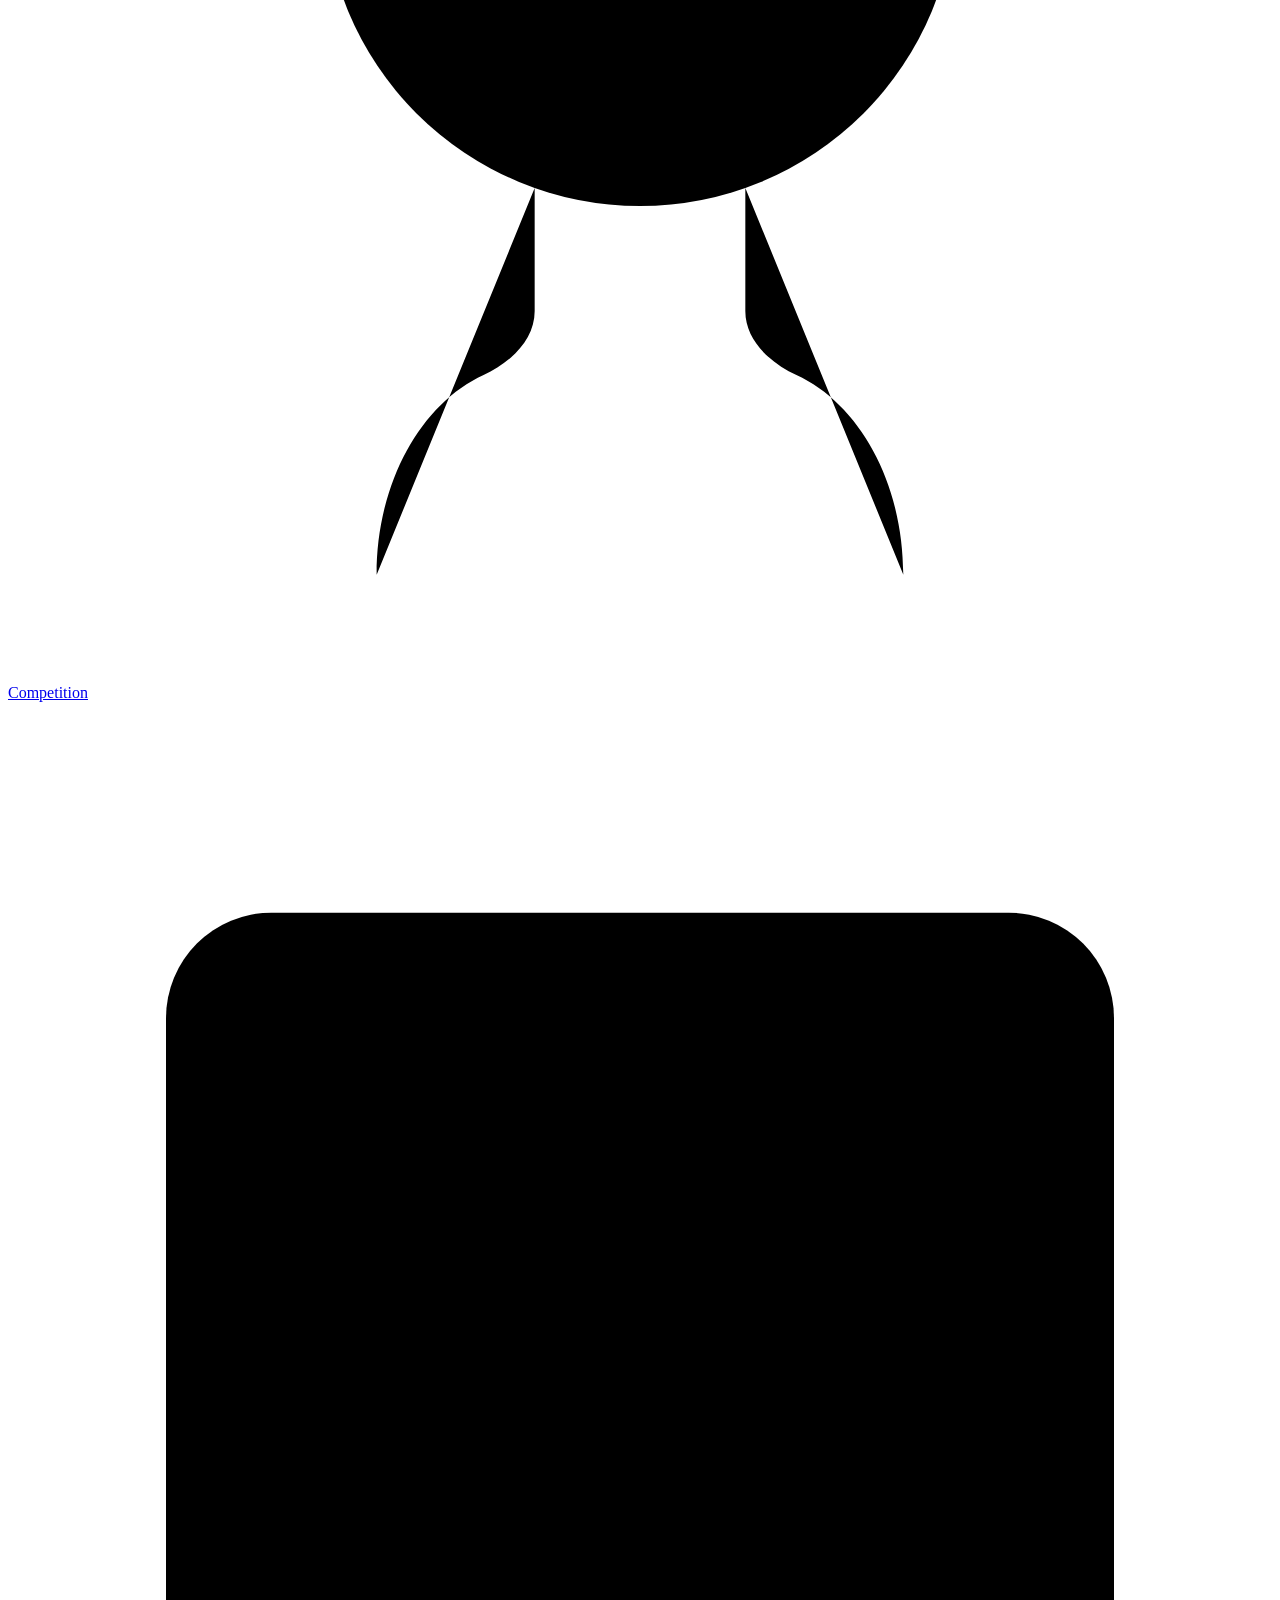
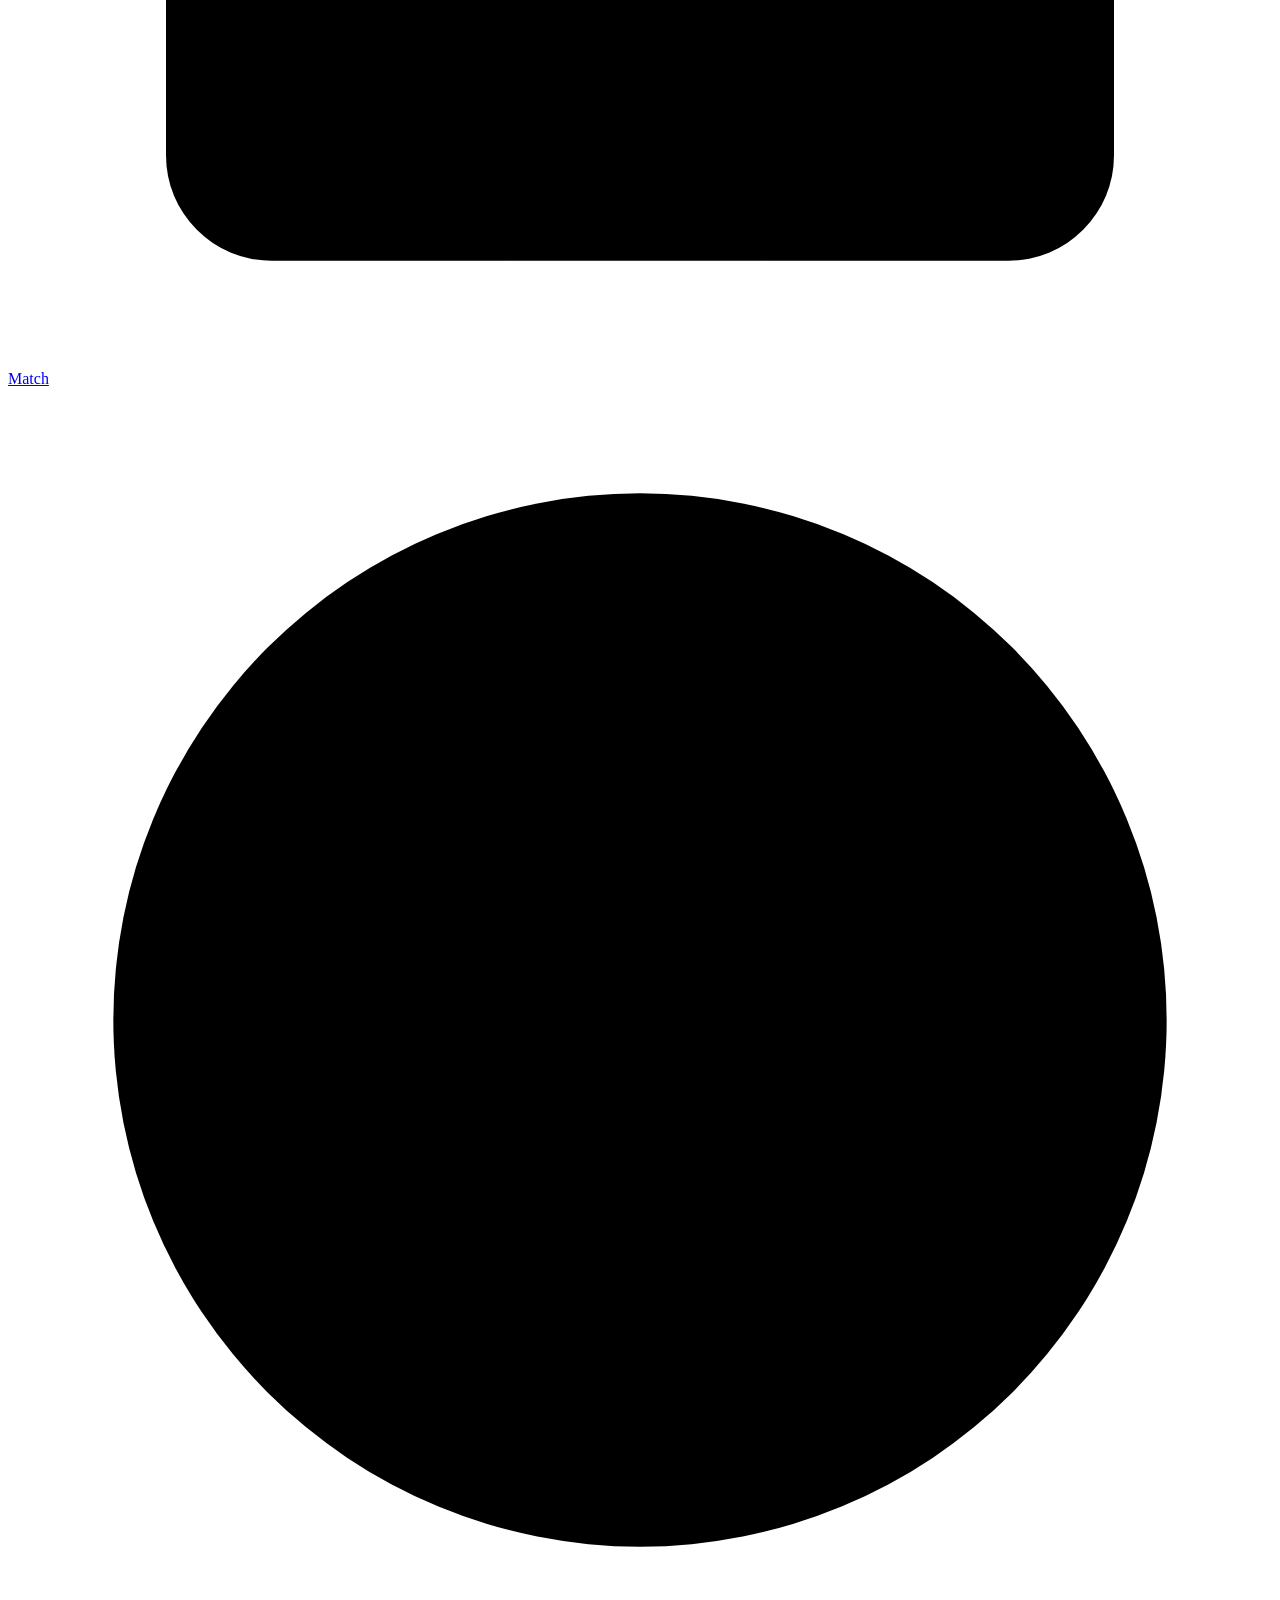
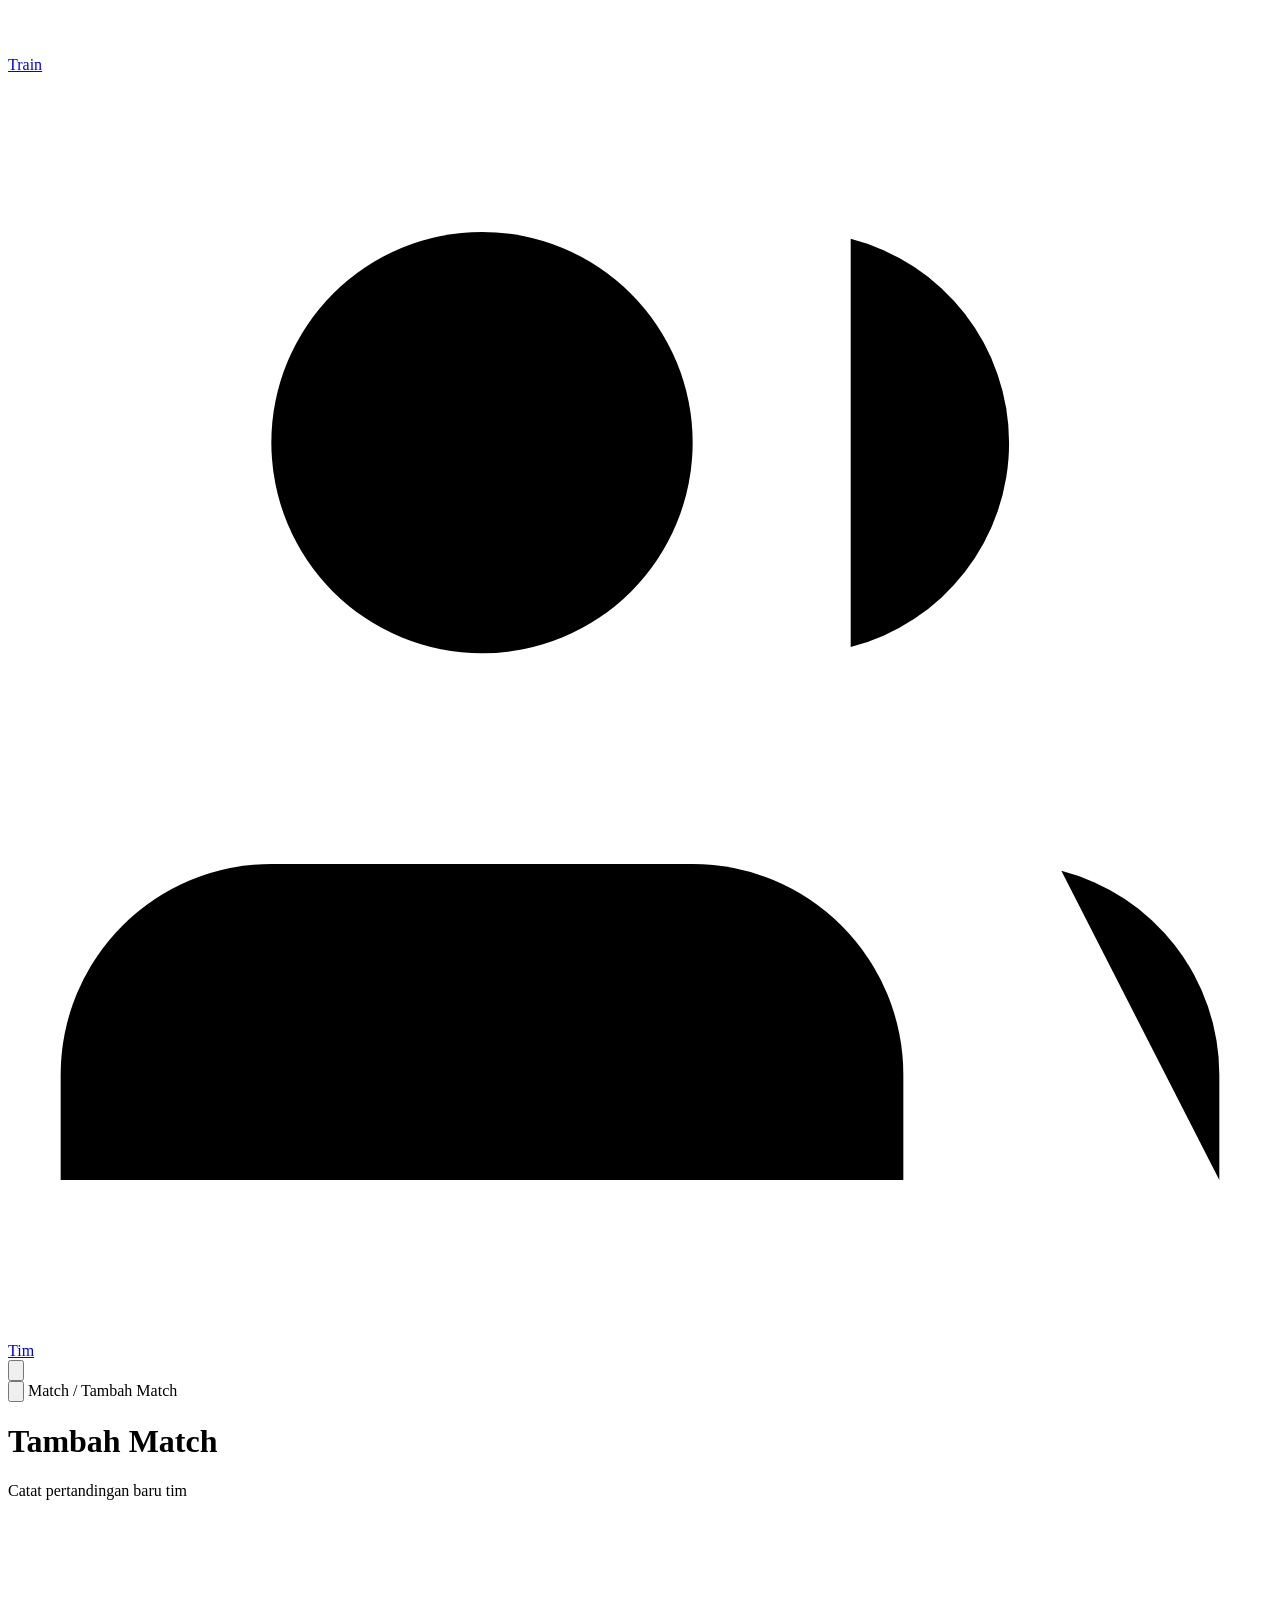
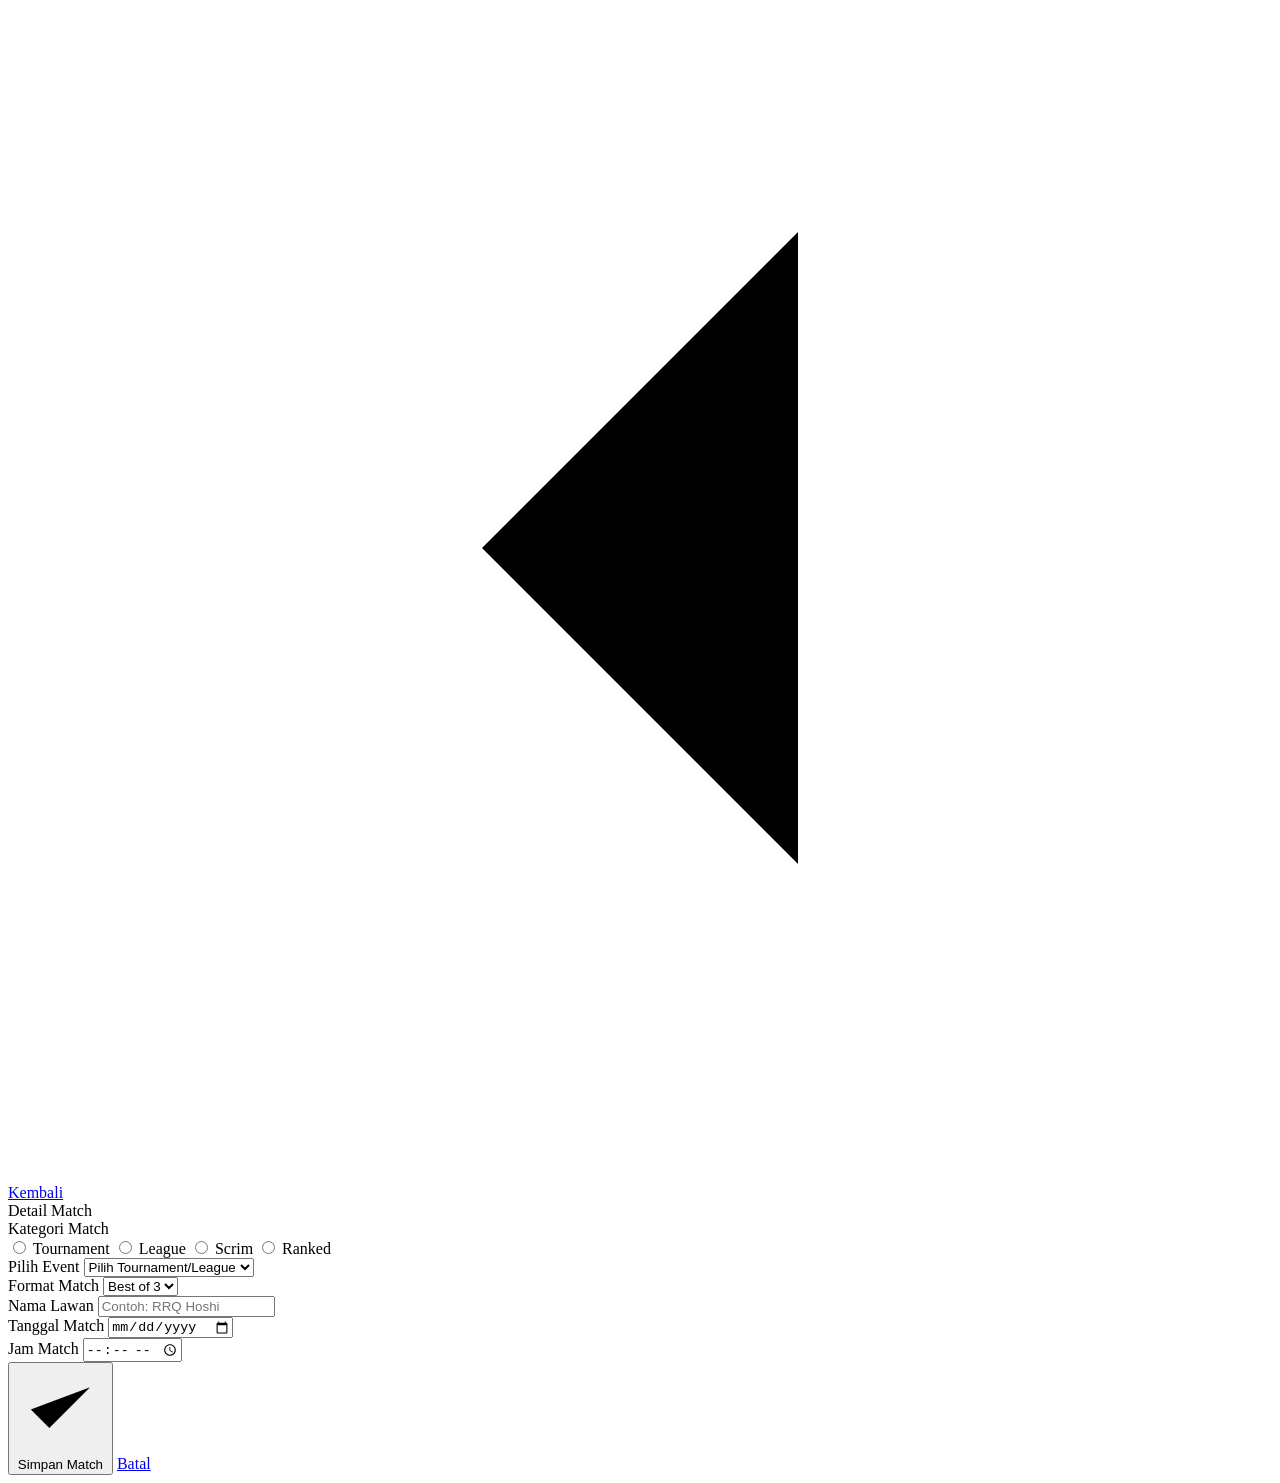
==== commit 9d150a3f: "Add files via upload" ====
--- a/addmatch.html
+++ b/addmatch.html
@@ -1,41 +1,16 @@
-<!-- === PART 1/2 === -->
 <!DOCTYPE html>
 <html lang="id">
 <head>
   <meta charset="UTF-8"/>
   <meta name="viewport" content="width=device-width, initial-scale=1.0"/>
-  <title>Tambah Match — TourneyPro</title>
+  <title>Tambah Match — Esport</title>
   <link rel="preconnect" href="https://fonts.googleapis.com">
   <link rel="preconnect" href="https://fonts.gstatic.com" crossorigin>
   <link href="https://fonts.googleapis.com/css2?family=Inter:wght@300..800&display=swap" rel="stylesheet">
-  <link rel="stylesheet" href="style.css"/>
-
-  <script>
-  (function(){
-    var d = document.documentElement;
-    var pref = window.matchMedia('(prefers-color-scheme:dark)').matches ? 'dark' : 'light';
-    d.setAttribute('data-theme', pref);
-
-    function updateIcon(theme) {
-      var btn = document.getElementById('themeToggle');
-      if (!btn) return;
-      btn.innerHTML = theme === 'dark'
-        ? '<svg viewBox="0 0 24 24"><circle cx="12" cy="12" r="5"/><path d="M12 1v2M12 21v2M4.22 4.22l1.42 1.42M18.36 18.36l1.42 1.42M1 12h2M21 12h2M4.22 19.78l1.42-1.42M18.36 5.64l1.42-1.42"/></svg>'
-        : '<svg viewBox="0 0 24 24"><path d="M21 12.79A9 9 0 1 1 11.21 3 7 7 0 0 0 21 12.79z"/></svg>';
-    }
-
-    window.toggleTheme = function() {
-      var curr = d.getAttribute('data-theme') || 'light';
-      var next = curr === 'dark' ? 'light' : 'dark';
-      d.setAttribute('data-theme', next);
-      updateIcon(next);
-    };
-
-    window.addEventListener('DOMContentLoaded', function() {
-      updateIcon(d.getAttribute('data-theme'));
-    });
-  })();
-  </script>
+  <link rel="stylesheet" href="css/style.css"/>
+
+  <script src="js/global.js" defer></script>
+  <script src="js/addmatch.js" defer></script>
 </head>
 <body>
 <div class="app-layout">
@@ -52,7 +27,7 @@
         </svg>
       </div>
       <div>
-        <div class="sidebar-logo-text">TourneyPro</div>
+        <div class="sidebar-logo-text">Esport</div>
         <div class="sidebar-logo-sub">MLBB Manager</div>
       </div>
     </div>
@@ -66,7 +41,7 @@
         </svg>
         Dashboard
       </a>
-      <a href="tournament.html" class="nav-item" data-page="tournament.html">
+      <a href="competition.html" class="nav-item" data-page="competition.html">
         <svg viewBox="0 0 24 24">
           <path d="M6 9H4.5a2.5 2.5 0 0 1 0-5H6"/>
           <path d="M18 9h1.5a2.5 2.5 0 0 0 0-5H18"/>
@@ -75,9 +50,9 @@
           <path d="M14 14.66V17c0 .55.47.98.97 1.21C16.15 18.75 17 20.24 17 22"/>
           <path d="M18 2H6v7a6 6 0 0 0 12 0V2z"/>
         </svg>
-        Tournament
-      </a>
-      <a href="match.html" class="nav-item active" data-page="match.html">
+        Competition
+      </a>
+      <a href="match.html" class="nav-item" data-page="match.html">
         <svg viewBox="0 0 24 24">
           <rect x="3" y="4" width="18" height="18" rx="2" ry="2"/>
           <line x1="16" y1="2" x2="16" y2="6"/>
@@ -105,7 +80,11 @@
     </div>
 
     <div class="sidebar-footer">
-      <button class="theme-toggle" id="themeToggle" onclick="toggleTheme()" aria-label="Toggle theme">
+      <button
+        class="theme-toggle"
+        id="themeToggle"
+        aria-label="Toggle theme"
+      >
         <svg viewBox="0 0 24 24">
           <circle cx="12" cy="12" r="5"/>
           <path d="M12 1v2M12 21v2M4.22 4.22l1.42 1.42M18.36 18.36l1.42 1.42M1 12h2M21 12h2M4.22 19.78l1.42-1.42M18.36 5.64l1.42-1.42"/>
@@ -115,7 +94,6 @@
   </nav>
 
   <div class="main-wrapper">
-
     <header class="topbar">
       <div class="topbar-breadcrumb">
         <button id="menuToggle" class="menu-toggle" type="button" aria-label="Buka menu">
@@ -132,7 +110,6 @@
     </header>
 
     <main class="page-content">
-
       <div class="page-header">
         <div>
           <h1 class="page-title">Tambah Match</h1>
@@ -147,47 +124,72 @@
       </div>
 
       <div class="card form-card">
-        <form onsubmit="saveMatch(event)">
+        <form id="addMatchForm">
           <div class="form-section">
             <div class="form-section-title">Detail Match</div>
 
-            <div class="form-group">
-              <label class="form-label">Kategori Match</label>
-              <div class="radio-group">
-                <label class="radio-item">
-                  <input type="radio" name="kategori" value="Tournament" required/>
-                  <span>Tournament</span>
-                </label>
-                <label class="radio-item">
-                  <input type="radio" name="kategori" value="Scrim"/>
-                  <span>Scrim</span>
-                </label>
-                <label class="radio-item">
-                  <input type="radio" name="kategori" value="Ranked"/>
-                  <span>Ranked</span>
-                </label>
-              </div>
+            
+              <div class="form-group">
+                <label class="form-label">Kategori Match</label>
+                <div class="radio-group">
+                  <label class="radio-item">
+                    <input type="radio" name="type" value="tournament"/>
+                    <span>Tournament</span>
+                  </label>
+                  <label class="radio-item">
+                    <input type="radio" name="type" value="league"/>
+                    <span>League</span>
+                  </label>
+                  <label class="radio-item">
+                    <input type="radio" name="type" value="scrim"/>
+                    <span>Scrim</span>
+                  </label>
+                  <label class="radio-item">
+                    <input type="radio" name="type" value="ranked"/>
+                    <span>Ranked</span>
+                  </label>
+                </div>
+              </div>
+
+              <div class="form-group hidden" id="eventGroup">
+                <label class="form-label" for="eventSelect">Pilih Event</label>
+                <select class="form-select" id="eventSelect" name="event">
+                  <option value="">Pilih Tournament/League</option>                  
+                </select>
+              </div>
+
+              <div class="form-group hidden" id="formatGroup">
+                <label class="form-label" for="matchFormat">Format Match</label>
+                <select class="form-select" id="matchFormat" name="matchFormat">
+                  <option value="BO1">Best of 1</option>
+                  <option value="BO2">Best of 2</option>
+                  <option value="BO3" selected>Best of 3</option>
+                  <option value="BO4">Best of 4</option>
+                  <option value="BO5">Best of 5</option>
+                  <option value="BO7">Best of 7</option>
+                </select>
+              </div>
+            
+
+            <div class="form-group hidden" id="opponentGroup">
+              <label class="form-label" id="opponentName">Nama Lawan</label>
+              <input
+                class="form-input"
+                type="text"
+                id="opponentName"
+                name="opponentName"
+                placeholder="Contoh: RRQ Hoshi"                
+              />
             </div>
 
-            <div class="form-group">
-              <label class="form-label" for="opponentName">Nama Lawan</label>
-              <input class="form-input" type="text" id="opponentName" placeholder="Contoh: RRQ Hoshi" required/>
-            </div>
-
-            <div class="form-grid-2">
-              <div class="form-group">
-                <label class="form-label" for="matchDate">Tanggal Match</label>
-                <input class="form-input" type="date" id="matchDate" required/>
-              </div>
-              <div class="form-group">
-                <label class="form-label" for="matchFormat">Format Match</label>
-                <select class="form-select" id="matchFormat">
-                  <option value="BO1">Best of 1 (BO1)</option>
-                  <option value="BO2">Best of 2 (BO2)</option>
-                  <option value="BO3" selected>Best of 3 (BO3)</option>
-                  <option value="BO5">Best of 5 (BO5)</option>
-                  <option value="BO7">Best of 7 (BO7)</option>
-                </select>
+            <div class="form-grid-2 hidden" id="datetimeGroup">
+              <div class="form-group hidden" id="dateGroup">
+                <label class="form-label" id="matchDate" name="matchDate">Tanggal Match</label>
+                <input class="form-input" type="date" id="matchDate" name="matchDate"/>
+              </div>
+              <div class="form-group hidden" id="timeGroup">
+                <label class="form-label" id="matchTime" name="matchTime">Jam Match</label>
+                <input class="form-input" type="time" id="matchTime" name="matchTime"/>
               </div>
             </div>
           </div>
@@ -203,68 +205,10 @@
           </div>
         </form>
       </div>
-
-      <script>
-      function saveMatch(e){
-        e.preventDefault();
-        showToast('Match berhasil disimpan!','success');
-        setTimeout(function(){
-          window.location.href='match.html';
-        },1500);
-      }
-      </script>
-
     </main>
   </div>
 </div>
 
 <div class="toast-container" id="toastContainer"></div>
-
-<script>
-window.addEventListener('DOMContentLoaded',function(){
-  var toggle = document.getElementById('menuToggle');
-  var sidebar = document.getElementById('sidebar');
-  var overlay = document.getElementById('sidebarOverlay');
-
-  if (toggle) {
-    toggle.addEventListener('click',function(){
-      sidebar.classList.toggle('open');
-      overlay.classList.toggle('show');
-    });
-  }
-
-  if (overlay) {
-    overlay.addEventListener('click',function(){
-      sidebar.classList.remove('open');
-      overlay.classList.remove('show');
-    });
-  }
-
-  // Mark active nav item
-  var path = window.location.pathname.split('/').pop();
-  document.querySelectorAll('.nav-item[data-page]').forEach(function(el){
-    if (el.dataset.page === path) el.classList.add('active');
-  });
-});
-
-function showToast(msg,type){
-  type = type || 'success';
-  var c = document.getElementById('toastContainer');
-  if (!c) return;
-  var t = document.createElement('div');
-  t.className = 'toast ' + type;
-  t.innerHTML =
-    '<span class="toast-icon"><svg viewBox="0 0 24 24">' +
-    (type === 'success'
-      ? '<polyline points="20 6 9 17 4 12"/>'
-      : '<circle cx="12" cy="12" r="10"/><line x1="15" y1="9" x2="9" y2="15"/><line x1="9" y1="9" x2="15" y2="15"/>') +
-    '</svg></span><span>' +
-    msg +
-    '</span><span class="toast-close" onclick="this.parentElement.remove()">&times;</span>';
-  c.appendChild(t);
-  setTimeout(function(){t.remove();},3500);
-}
-</script>
-
 </body>
 </html>
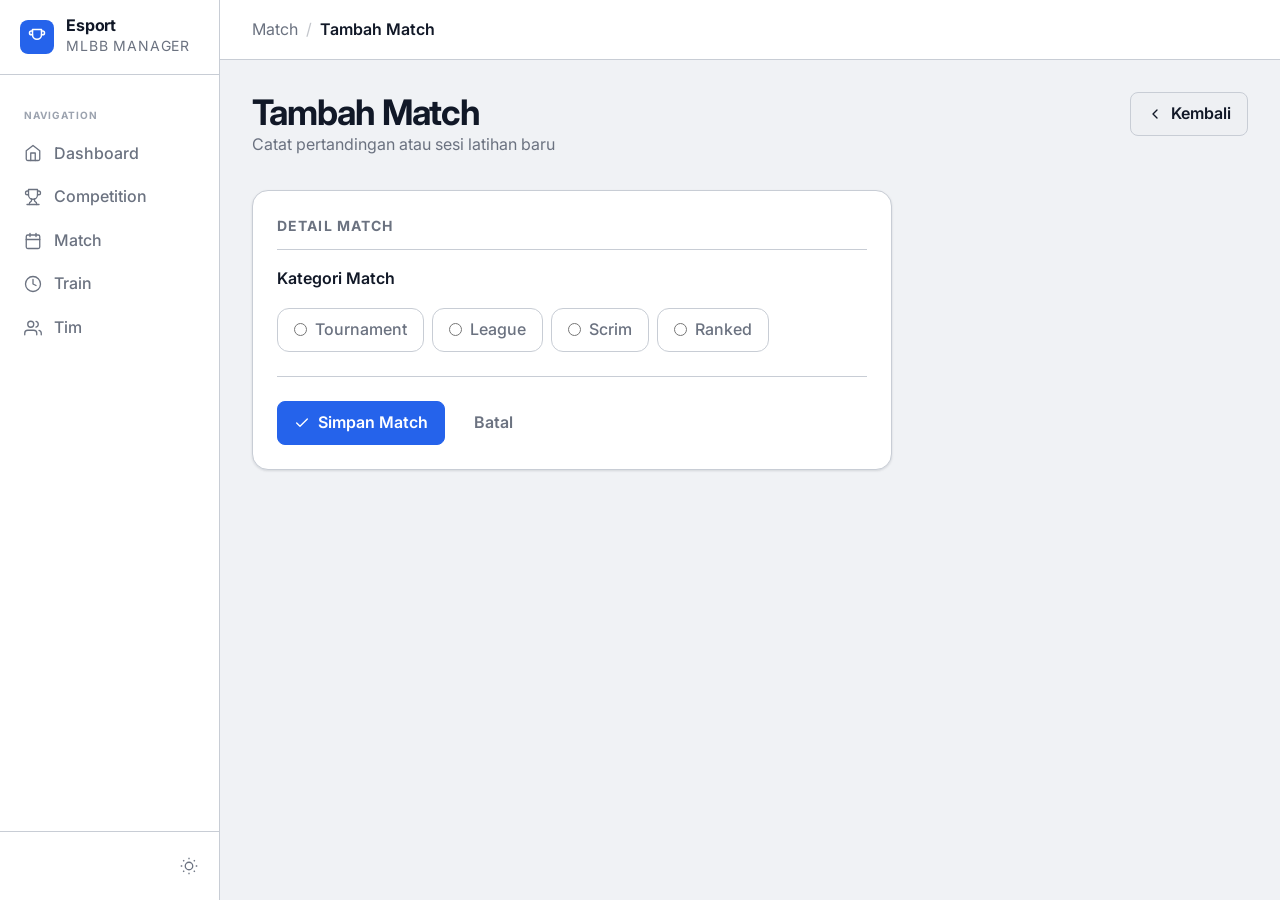
==== commit d5aeecdf: "fix: addmatch – auto-lock event jika datang dari competition_id (pola addgame)" ====
--- a/addmatch.html
+++ b/addmatch.html
@@ -80,11 +80,7 @@
     </div>
 
     <div class="sidebar-footer">
-      <button
-        class="theme-toggle"
-        id="themeToggle"
-        aria-label="Toggle theme"
-      >
+      <button class="theme-toggle" id="themeToggle" aria-label="Toggle theme">
         <svg viewBox="0 0 24 24">
           <circle cx="12" cy="12" r="5"/>
           <path d="M12 1v2M12 21v2M4.22 4.22l1.42 1.42M18.36 18.36l1.42 1.42M1 12h2M21 12h2M4.22 19.78l1.42-1.42M18.36 5.64l1.42-1.42"/>
@@ -103,7 +99,8 @@
             <line x1="3" y1="18" x2="21" y2="18"/>
           </svg>
         </button>
-        <span>Match</span>
+        <!-- Breadcrumb dinamis: diupdate JS sesuai konteks -->
+        <span id="breadcrumbParent">Match</span>
         <span class="sep">/</span>
         <span class="current">Tambah Match</span>
       </div>
@@ -113,9 +110,10 @@
       <div class="page-header">
         <div>
           <h1 class="page-title">Tambah Match</h1>
-          <p class="page-sub">Catat pertandingan baru tim</p>
+          <p class="page-sub">Catat pertandingan atau sesi latihan baru</p>
         </div>
-        <a href="match.html" class="btn btn-secondary">
+        <!-- Tombol kembali: href diupdate JS sesuai konteks -->
+        <a href="match.html" class="btn btn-secondary" id="backBtn">
           <svg viewBox="0 0 24 24">
             <polyline points="15 18 9 12 15 6"/>
           </svg>
@@ -128,68 +126,85 @@
           <div class="form-section">
             <div class="form-section-title">Detail Match</div>
 
-            
-              <div class="form-group">
-                <label class="form-label">Kategori Match</label>
-                <div class="radio-group">
-                  <label class="radio-item">
-                    <input type="radio" name="type" value="tournament"/>
-                    <span>Tournament</span>
-                  </label>
-                  <label class="radio-item">
-                    <input type="radio" name="type" value="league"/>
-                    <span>League</span>
-                  </label>
-                  <label class="radio-item">
-                    <input type="radio" name="type" value="scrim"/>
-                    <span>Scrim</span>
-                  </label>
-                  <label class="radio-item">
-                    <input type="radio" name="type" value="ranked"/>
-                    <span>Ranked</span>
-                  </label>
-                </div>
+            <!-- Kategori -->
+            <div class="form-group" id="typeGroup">
+              <label class="form-label">Kategori Match</label>
+              <div class="radio-group" id="typeRadioGroup">
+                <label class="radio-item">
+                  <input type="radio" name="type" value="tournament"/>
+                  <span>Tournament</span>
+                </label>
+                <label class="radio-item">
+                  <input type="radio" name="type" value="league"/>
+                  <span>League</span>
+                </label>
+                <label class="radio-item">
+                  <input type="radio" name="type" value="scrim"/>
+                  <span>Scrim</span>
+                </label>
+                <label class="radio-item">
+                  <input type="radio" name="type" value="ranked"/>
+                  <span>Ranked</span>
+                </label>
               </div>
-
-              <div class="form-group hidden" id="eventGroup">
-                <label class="form-label" for="eventSelect">Pilih Event</label>
-                <select class="form-select" id="eventSelect" name="event">
-                  <option value="">Pilih Tournament/League</option>                  
-                </select>
-              </div>
-
-              <div class="form-group hidden" id="formatGroup">
-                <label class="form-label" for="matchFormat">Format Match</label>
-                <select class="form-select" id="matchFormat" name="matchFormat">
-                  <option value="BO1">Best of 1</option>
-                  <option value="BO2">Best of 2</option>
-                  <option value="BO3" selected>Best of 3</option>
-                  <option value="BO4">Best of 4</option>
-                  <option value="BO5">Best of 5</option>
-                  <option value="BO7">Best of 7</option>
-                </select>
-              </div>
-            
-
+            </div>
+
+            <!-- Event (Tournament / League) — MODE NORMAL: select -->
+            <div class="form-group hidden" id="eventGroup">
+              <label class="form-label" for="eventSelect">Pilih Event</label>
+              <select class="form-select" id="eventSelect" name="event">
+                <option value="">Pilih Tournament/League</option>
+              </select>
+            </div>
+
+            <!--
+              Event — MODE READONLY (drill-down dari competition.html)
+              Ditampilkan HANYA jika ada competition_id di URL.
+              Hidden input di dalamnya membawa nilai competition_id ke FormData.
+            -->
+            <div class="form-group hidden" id="eventReadonlyGroup">
+              <label class="form-label">Event</label>
+              <div class="form-input form-input-readonly" id="eventReadonlyDisplay">—</div>
+              <input type="hidden" id="eventHidden" name="event" value=""/>
+            </div>
+
+            <!-- Format (Tournament / League / Scrim) -->
+            <div class="form-group hidden" id="formatGroup">
+              <label class="form-label" for="matchFormat">Format Match</label>
+              <select class="form-select" id="matchFormat" name="matchFormat">
+                <option value="BO1">Best of 1</option>
+                <option value="BO2">Best of 2</option>
+                <option value="BO3" selected>Best of 3</option>
+                <option value="BO4">Best of 4</option>
+                <option value="BO5">Best of 5</option>
+                <option value="BO7">Best of 7</option>
+              </select>
+            </div>
+
+            <!-- Lawan (Tournament / League / Scrim) -->
             <div class="form-group hidden" id="opponentGroup">
-              <label class="form-label" id="opponentName">Nama Lawan</label>
+              <label class="form-label" for="opponentNameInput">Nama Lawan</label>
               <input
                 class="form-input"
                 type="text"
-                id="opponentName"
+                id="opponentNameInput"
                 name="opponentName"
-                placeholder="Contoh: RRQ Hoshi"                
+                placeholder="Contoh: RRQ Hoshi"
               />
             </div>
 
+            <!-- Ranked: info nama sesi otomatis -->
+            <p id="rankedAutoLabel" class="hidden form-hint"></p>
+
+            <!-- Tanggal & Jam -->
             <div class="form-grid-2 hidden" id="datetimeGroup">
               <div class="form-group hidden" id="dateGroup">
-                <label class="form-label" id="matchDate" name="matchDate">Tanggal Match</label>
-                <input class="form-input" type="date" id="matchDate" name="matchDate"/>
+                <label class="form-label" for="matchDateInput">Tanggal Match</label>
+                <input class="form-input" type="date" id="matchDateInput" name="matchDate"/>
               </div>
               <div class="form-group hidden" id="timeGroup">
-                <label class="form-label" id="matchTime" name="matchTime">Jam Match</label>
-                <input class="form-input" type="time" id="matchTime" name="matchTime"/>
+                <label class="form-label" for="matchTimeInput">Jam Match</label>
+                <input class="form-input" type="time" id="matchTimeInput" name="matchTime"/>
               </div>
             </div>
           </div>
@@ -201,7 +216,7 @@
               </svg>
               Simpan Match
             </button>
-            <a href="match.html" class="btn btn-ghost">Batal</a>
+            <a href="match.html" class="btn btn-ghost" id="cancelBtn">Batal</a>
           </div>
         </form>
       </div>
--- a/css/style.css
+++ b/css/style.css
@@ -0,0 +1,2112 @@
+/* === STYLE.CSS ===
+ * Art direction: Esports/Gaming Management → Precision, Dark energy, Professional
+ * Palette: Deep surfaces, electric blue accent
+ * Typography: Inter (body+display) — clean, functional
+ * Density: Balanced
+ */
+
+/* ============================================================
+   BASE RESET
+   ============================================================ */
+html, body {
+  overflow-x: auto;
+  overflow-y: auto;
+  max-width: 100%;
+}
+
+/* ============================================================
+   DESIGN TOKENS — LIGHT (default)
+   ============================================================ */
+:root,
+[data-theme="light"] {
+  /* Color — background */
+  --color-bg:               #f0f2f5;
+  --color-surface:          #ffffff;
+  --color-surface-2:        #f8f9fb;
+  --color-surface-offset:   #eef0f3;
+  --color-surface-offset-2: #e6e9ed;
+  --color-surface-dynamic:  #dce0e6;
+  --color-divider:          #d4d8de;
+  --color-border:           #c8cdd5;
+
+  /* Color — text */
+  --color-text:         #111827;
+  --color-text-muted:   #6b7280;
+  --color-text-faint:   #9ca3af;
+  --color-text-inverse: #ffffff;
+
+  /* Color — primary (blue) */
+  --color-primary:           #2563eb;
+  --color-primary-hover:     #1d4ed8;
+  --color-primary-active:    #1e40af;
+  --color-primary-highlight: #dbeafe;
+
+  /* Color — semantic */
+  --color-success:           #16a34a;
+  --color-success-hover:     #15803d;
+  --color-success-highlight: #dcfce7;
+  --color-error:             #dc2626;
+  --color-error-hover:       #b91c1c;
+  --color-error-highlight:   #fee2e2;
+  --color-warning:           #d97706;
+  --color-warning-highlight: #fef3c7;
+
+  /* Radius */
+  --radius-sm:   0.375rem;
+  --radius-md:   0.5rem;
+  --radius-lg:   0.75rem;
+  --radius-xl:   1rem;
+  --radius-full: 9999px;
+
+  /* Motion */
+  --transition-interactive: 160ms cubic-bezier(0.16, 1, 0.3, 1);
+
+  /* Shadow */
+  --shadow-sm: 0 1px 3px rgba(17, 24, 39, 0.08), 0 1px 2px rgba(17, 24, 39, 0.05);
+  --shadow-md: 0 4px 12px rgba(17, 24, 39, 0.10), 0 2px 4px rgba(17, 24, 39, 0.06);
+  --shadow-lg: 0 12px 32px rgba(17, 24, 39, 0.14), 0 4px 8px rgba(17, 24, 39, 0.08);
+
+  /* Typography scale */
+  --text-xs:   clamp(0.75rem,  0.7rem  + 0.25vw, 0.875rem);
+  --text-sm:   clamp(0.875rem, 0.8rem  + 0.35vw, 1rem);
+  --text-base: clamp(1rem,     0.95rem + 0.25vw, 1.125rem);
+  --text-lg:   clamp(1.125rem, 1rem    + 0.75vw, 1.5rem);
+  --text-xl:   clamp(1.5rem,   1.2rem  + 1.25vw, 2.25rem);
+
+  /* Spacing scale */
+  --space-1:  0.25rem;
+  --space-2:  0.5rem;
+  --space-3:  0.75rem;
+  --space-4:  1rem;
+  --space-5:  1.25rem;
+  --space-6:  1.5rem;
+  --space-8:  2rem;
+  --space-10: 2.5rem;
+  --space-12: 3rem;
+  --space-16: 4rem;
+
+  /* Layout */
+  --content-default: 1200px;
+  --sidebar-width:   220px;
+  --topbar-height:   60px;
+
+  /* Font */
+  --font-body: 'Inter', 'Segoe UI', system-ui, sans-serif;
+
+  /* Detail table (lebih cerah dari main table) */
+  --detail-table-bg:        #f0f6ff;
+  --detail-table-head-bg:   #dbeafe;
+  --detail-table-head-text: #1e40af;
+  --detail-table-border:    #bfdbfe;
+  --detail-table-row-hover: #e0edff;
+  --detail-table-text:      #1e3a5f;
+  --detail-row-stripe:      #e8f0fe;
+}
+
+/* ============================================================
+   DESIGN TOKENS — DARK
+   ============================================================ */
+[data-theme="dark"] {
+  /* Color — background */
+  --color-bg:               #0d1117;
+  --color-surface:          #161b22;
+  --color-surface-2:        #1c2128;
+  --color-surface-offset:   #1a1f26;
+  --color-surface-offset-2: #21262d;
+  --color-surface-dynamic:  #30363d;
+  --color-divider:          #21262d;
+  --color-border:           #30363d;
+
+  /* Color — text */
+  --color-text:         #e6edf3;
+  --color-text-muted:   #7d8590;
+  --color-text-faint:   #484f58;
+  --color-text-inverse: #0d1117;
+
+  /* Color — primary */
+  --color-primary:           #4d8ef5;
+  --color-primary-hover:     #699ef7;
+  --color-primary-active:    #1d4ed8;
+  --color-primary-highlight: #1a2840;
+
+  /* Color — semantic */
+  --color-success:           #3fb950;
+  --color-success-hover:     #56d364;
+  --color-success-highlight: #122318;
+  --color-error:             #f85149;
+  --color-error-hover:       #ff7b72;
+  --color-error-highlight:   #2d1219;
+  --color-warning:           #d29922;
+  --color-warning-highlight: #272115;
+
+  /* Shadow */
+  --shadow-sm: 0 1px 3px rgba(0, 0, 0, 0.3);
+  --shadow-md: 0 4px 12px rgba(0, 0, 0, 0.4);
+  --shadow-lg: 0 12px 32px rgba(0, 0, 0, 0.5);
+
+  /* Detail table — dark mode: subtle teal/blue tint lebih terang dari surface */
+  --detail-table-bg:        #1a2535;
+  --detail-table-head-bg:   #1e3a5f;
+  --detail-table-head-text: #93c5fd;
+  --detail-table-border:    #2d4a72;
+  --detail-table-row-hover: #1e3050;
+  --detail-table-text:      #bfdbfe;
+  --detail-row-stripe:      #1c2e48;
+}
+
+/* Auto-apply dark tokens when no explicit [data-theme] set */
+@media (prefers-color-scheme: dark) {
+  :root:not([data-theme]) {
+    color-scheme: dark;
+  }
+}
+
+/* ============================================================
+   GLOBAL RESET & BASE
+   ============================================================ */
+*, *::before, *::after {
+  box-sizing: border-box;
+  margin: 0;
+  padding: 0;
+}
+
+html {
+  -webkit-font-smoothing: antialiased;
+  text-rendering: optimizeLegibility;
+  scroll-behavior: smooth;
+}
+
+body {
+  min-height: 100dvh;
+  line-height: 1.6;
+  font-family: var(--font-body);
+  font-size: var(--text-base);
+  color: var(--color-text);
+  background-color: var(--color-bg);
+  display: flex;
+  flex-direction: column;
+}
+
+img, picture, video, canvas, svg {
+  display: block;
+  max-width: 100%;
+  height: auto;
+}
+
+input, button, textarea, select {
+  font: inherit;
+  color: inherit;
+}
+
+h1, h2, h3, h4, h5, h6 {
+  text-wrap: balance;
+  line-height: 1.2;
+  color: var(--color-text);
+}
+
+button {
+  cursor: pointer;
+  background: none;
+  border: none;
+}
+
+table {
+  border-collapse: collapse;
+  width: 100%;
+}
+
+a {
+  color: inherit;
+  text-decoration: none;
+}
+
+::selection {
+  background: rgba(37, 99, 235, 0.15);
+  color: var(--color-text);
+}
+
+:focus-visible {
+  outline: 2px solid var(--color-primary);
+  outline-offset: 3px;
+  border-radius: var(--radius-sm);
+}
+
+@media (prefers-reduced-motion: reduce) {
+  *, *::before, *::after {
+    animation-duration: 0.01ms !important;
+    transition-duration: 0.01ms !important;
+  }
+}
+
+/* ============================================================
+   UTILITY — VISIBILITY
+   ============================================================ */
+.hidden,
+.is-hidden {
+  display: none !important;
+}
+
+/* ============================================================
+   GLOBAL TRANSITIONS
+   ============================================================ */
+a, button, [role="button"], input, textarea, select {
+  transition:
+    color           var(--transition-interactive),
+    background      var(--transition-interactive),
+    border-color    var(--transition-interactive),
+    box-shadow      var(--transition-interactive),
+    opacity         var(--transition-interactive),
+    transform       var(--transition-interactive);
+}
+
+/* ============================================================
+   LAYOUT — APP SHELL
+   ============================================================ */
+.app-layout {
+  display: flex;
+  min-height: 100dvh;
+}
+
+/* ---- Sidebar ---- */
+.sidebar {
+  position: fixed;
+  top: 0;
+  left: 0;
+  width: var(--sidebar-width);
+  height: 100vh;
+  background: var(--color-surface);
+  border-right: 1px solid var(--color-border);
+  display: flex;
+  flex-direction: column;
+  z-index: 100;
+  overflow-y: auto;
+  overflow-x: hidden;
+}
+
+.sidebar-logo {
+  display: flex;
+  align-items: center;
+  gap: var(--space-3);
+  padding: var(--space-4) var(--space-5);
+  border-bottom: 1px solid var(--color-border);
+  min-height: var(--topbar-height);
+}
+
+.sidebar-logo-icon {
+  width: 34px;
+  height: 34px;
+  background: var(--color-primary);
+  border-radius: var(--radius-md);
+  display: flex;
+  align-items: center;
+  justify-content: center;
+  flex-shrink: 0;
+}
+
+.sidebar-logo-icon svg {
+  width: 18px;
+  height: 18px;
+  color: white;
+  stroke: white;
+  fill: none;
+  stroke-width: 2;
+  stroke-linecap: round;
+  stroke-linejoin: round;
+}
+
+.sidebar-logo-text {
+  font-size: var(--text-sm);
+  font-weight: 700;
+  letter-spacing: -0.01em;
+  line-height: 1.2;
+}
+
+.sidebar-logo-sub {
+  font-size: var(--text-xs);
+  color: var(--color-text-muted);
+  font-weight: 400;
+  letter-spacing: 0.06em;
+  text-transform: uppercase;
+}
+
+.sidebar-nav {
+  flex: 1;
+  padding: var(--space-4) var(--space-3);
+  display: flex;
+  flex-direction: column;
+  gap: 2px;
+}
+
+.nav-section-label {
+  font-size: 10px;
+  font-weight: 700;
+  color: var(--color-text-faint);
+  letter-spacing: 0.1em;
+  text-transform: uppercase;
+  padding: var(--space-4) var(--space-3) var(--space-2);
+}
+
+.nav-item {
+  display: flex;
+  align-items: center;
+  gap: var(--space-3);
+  padding: var(--space-2) var(--space-3);
+  border-radius: var(--radius-md);
+  font-size: var(--text-sm);
+  font-weight: 500;
+  color: var(--color-text-muted);
+  cursor: pointer;
+  white-space: nowrap;
+}
+
+.nav-item:hover {
+  background: var(--color-surface-offset);
+  color: var(--color-text);
+}
+
+.nav-item.active {
+  background: var(--color-primary-highlight);
+  color: var(--color-primary);
+  font-weight: 600;
+}
+
+.nav-item svg {
+  width: 18px;
+  height: 18px;
+  flex-shrink: 0;
+  stroke: currentColor;
+  fill: none;
+  stroke-width: 1.75;
+  stroke-linecap: round;
+  stroke-linejoin: round;
+}
+
+/* ---- Sidebar Footer ---- */
+.sidebar-footer {
+  padding: var(--space-4) var(--space-3);
+  border-top: 1px solid var(--color-border);
+  display: flex;
+  align-items: center;
+  justify-content: flex-end;
+}
+
+.theme-toggle {
+  width: 36px;
+  height: 36px;
+  border-radius: var(--radius-md);
+  display: flex;
+  align-items: center;
+  justify-content: center;
+  color: var(--color-text-muted);
+}
+
+.theme-toggle:hover {
+  background: var(--color-surface-offset);
+  color: var(--color-text);
+}
+
+.theme-toggle svg {
+  width: 18px;
+  height: 18px;
+  stroke: currentColor;
+  fill: none;
+  stroke-width: 1.75;
+}
+
+/* ---- Main Wrapper ---- */
+.main-wrapper {
+  margin-left: var(--sidebar-width);
+  min-width: 0;
+  width: calc(100% - var(--sidebar-width));
+}
+
+/* ---- Topbar ---- */
+.topbar {
+  position: sticky;
+  top: 0;
+  height: var(--topbar-height);
+  background: var(--color-surface);
+  border-bottom: 1px solid var(--color-border);
+  display: flex;
+  align-items: center;
+  justify-content: space-between;
+  padding: 0 var(--space-8);
+  z-index: 50;
+}
+
+.topbar-breadcrumb {
+  display: flex;
+  align-items: center;
+  gap: var(--space-2);
+  font-size: var(--text-sm);
+  color: var(--color-text-muted);
+}
+
+.topbar-breadcrumb .current {
+  color: var(--color-text);
+  font-weight: 600;
+}
+
+.topbar-breadcrumb .sep {
+  opacity: 0.4;
+}
+
+.topbar-actions {
+  display: flex;
+  align-items: center;
+  gap: var(--space-3);
+}
+
+/* ============================================================
+   PAGE LAYOUT
+   ============================================================ */
+.page-content {
+  flex: 1;
+  padding: var(--space-8);
+  max-width: var(--content-default);
+  width: 100%;
+}
+
+.page-header {
+  margin-bottom: var(--space-8);
+  display: flex;
+  align-items: flex-start;
+  justify-content: space-between;
+  gap: var(--space-4);
+  flex-wrap: wrap;
+}
+
+.page-title {
+  font-size: var(--text-xl);
+  font-weight: 700;
+  letter-spacing: -0.03em;
+  line-height: 1.15;
+}
+
+.page-sub {
+  font-size: var(--text-sm);
+  color: var(--color-text-muted);
+}
+
+.crumb strong {
+  color: var(--color-text);
+}
+
+/* ============================================================
+   CARD
+   ============================================================ */
+.card {
+  background: var(--color-surface);
+  border: 1px solid var(--color-border);
+  border-radius: var(--radius-xl);
+  padding: var(--space-6);
+  box-shadow: var(--shadow-sm);
+}
+
+.card-inner {
+  padding: var(--space-6);
+}
+
+.card-header {
+  margin-bottom: var(--space-5);
+  display: flex;
+  align-items: center;
+  justify-content: space-between;
+  gap: var(--space-4);
+}
+
+.section-title {
+  font-size: var(--text-lg);
+  font-weight: 600;
+  letter-spacing: -0.02em;
+}
+
+.section-sub {
+  font-size: var(--text-xs);
+  color: var(--color-text-muted);
+  margin-top: var(--space-1);
+}
+
+/* ============================================================
+   BUTTONS
+   ============================================================ */
+.btn {
+  display: inline-flex;
+  align-items: center;
+  justify-content: center;
+  gap: var(--space-2);
+  font-size: var(--text-sm);
+  font-weight: 600;
+  padding: var(--space-2) var(--space-4);
+  border-radius: var(--radius-md);
+  border: 1px solid transparent;
+  cursor: pointer;
+  white-space: nowrap;
+  min-height: 44px;
+}
+
+.btn svg {
+  width: 16px;
+  height: 16px;
+  stroke: currentColor;
+  fill: none;
+  stroke-width: 2;
+  stroke-linecap: round;
+  stroke-linejoin: round;
+}
+
+.btn-block {
+  width: 100%;
+  justify-content: center;
+}
+
+.btn-icon {
+  width: 18px;
+  margin-right: var(--space-2);
+  stroke: currentColor;
+  fill: none;
+  flex-shrink: 0;
+}
+
+.btn-primary {
+  background: var(--color-primary);
+  color: white;
+  border-color: var(--color-primary);
+}
+
+.btn-primary:hover {
+  background: var(--color-primary-hover);
+  border-color: var(--color-primary-hover);
+  transform: translateY(-1px);
+}
+
+.btn-primary:active {
+  background: var(--color-primary-active);
+}
+
+.btn-secondary {
+  background: var(--color-surface-offset);
+  color: var(--color-text);
+  border-color: var(--color-border);
+}
+
+.btn-secondary:hover {
+  background: var(--color-surface-dynamic);
+}
+
+.btn-danger {
+  background: var(--color-error);
+  color: white;
+  border-color: var(--color-error);
+}
+
+.btn-danger:hover {
+  background: var(--color-error-hover);
+}
+
+.btn-ghost {
+  background: transparent;
+  color: var(--color-text-muted);
+  border-color: transparent;
+}
+
+.btn-ghost:hover {
+  background: var(--color-surface-offset);
+  color: var(--color-text);
+}
+
+.btn-sm {
+  font-size: var(--text-xs);
+  padding: 0.3rem 0.7rem;
+  min-height: 30px;
+}
+
+/* ---- btn-detail: biru transparan — highlight Detail game ---- */
+.btn-detail {
+  background: var(--color-primary-highlight);
+  color: var(--color-primary);
+  border-color: var(--color-primary);
+}
+
+.btn-detail:hover {
+  background: var(--color-primary);
+  color: #fff;
+  transform: translateY(-1px);
+}
+
+.btn-detail.is-open {
+  background: var(--color-primary);
+  color: #fff;
+  border-color: var(--color-primary-active);
+}
+
+.btn-detail.is-open:hover {
+  background: var(--color-primary-hover);
+}
+
+/* ============================================================
+   TABLE
+   ============================================================ */
+.table-wrap {
+  border: 1px solid var(--color-border);
+  border-radius: var(--radius-xl);
+  overflow: auto;
+  background: var(--color-surface);
+}
+
+.table-wrap table {
+  width: 100%;
+  min-width: 720px;
+  border-collapse: collapse;
+  font-size: var(--text-sm);
+}
+
+.table-wrap thead {
+  background: var(--color-surface-offset);
+  border-bottom: 1px solid var(--color-border);
+}
+
+.table-wrap th {
+  padding: var(--space-3) var(--space-5);
+  font-size: var(--text-xs);
+  font-weight: 700;
+  letter-spacing: 0.06em;
+  text-transform: uppercase;
+  color: var(--color-text-muted);
+  text-align: left;
+  white-space: nowrap;
+}
+
+.table-wrap td {
+  padding: var(--space-4) var(--space-5);
+  border-bottom: 1px solid var(--color-divider);
+  color: var(--color-text);
+  vertical-align: middle;
+  font-variant-numeric: tabular-nums lining-nums;
+}
+
+.table-wrap tbody tr:last-child td {
+  border-bottom: none;
+}
+
+.table-wrap tbody tr {
+  transition: background var(--transition-interactive);
+}
+
+.table-wrap tbody tr:hover {
+  background: var(--color-surface-2);
+}
+
+/* Table toolbar: search + filters */
+.table-toolbar {
+  display: flex;
+  justify-content: space-between;
+  align-items: center;
+  gap: 0.75rem;
+  margin-bottom: 0.75rem;
+}
+
+.table-toolbar-left,
+.table-toolbar-right {
+  display: flex;
+  align-items: center;
+  gap: 0.5rem;
+}
+
+.table-search-input {
+  max-width: 260px;
+}
+
+.table-filter-select {
+  min-width: 150px;
+}
+
+/* ============================================================
+   DETAIL TABLE — Player stats per game (lebih cerah / tinted)
+   ============================================================ */
+
+/* Row expand container — sisipkan setelah <tr> game */
+.detail-row td {
+  padding: 0;
+  border-bottom: 2px solid var(--detail-table-border);
+  background: transparent;
+}
+
+.detail-row td:hover {
+  background: transparent !important;
+}
+
+/* Wrapper dalam detail-row */
+.detail-inner {
+  padding: var(--space-3) var(--space-5) var(--space-5);
+  background: var(--detail-table-bg);
+  border-top: 2px solid var(--detail-table-border);
+  animation: detailSlideDown 0.18s cubic-bezier(0.16,1,0.3,1);
+}
+
+@keyframes detailSlideDown {
+  from { opacity: 0; transform: translateY(-6px); }
+  to   { opacity: 1; transform: translateY(0); }
+}
+
+.detail-label {
+  font-size: var(--text-xs);
+  font-weight: 700;
+  letter-spacing: 0.08em;
+  text-transform: uppercase;
+  color: var(--detail-table-head-text);
+  margin-bottom: var(--space-3);
+  display: flex;
+  align-items: center;
+  gap: var(--space-2);
+}
+
+.detail-label::before {
+  content: '';
+  display: inline-block;
+  width: 3px;
+  height: 14px;
+  background: var(--color-primary);
+  border-radius: 2px;
+}
+
+/* Detail table: cerah dengan warna biru/teal */
+.table-detail {
+  width: 100%;
+  border-collapse: collapse;
+  font-size: var(--text-xs);
+  background: var(--detail-table-bg);
+  border-radius: var(--radius-lg);
+  overflow: hidden;
+  box-shadow: 0 2px 8px rgba(37,99,235,0.08);
+}
+
+.table-detail thead {
+  background: var(--detail-table-head-bg);
+}
+
+.table-detail thead th {
+  padding: var(--space-2) var(--space-4);
+  font-size: 10px;
+  font-weight: 800;
+  letter-spacing: 0.1em;
+  text-transform: uppercase;
+  color: var(--detail-table-head-text);
+  text-align: left;
+  white-space: nowrap;
+  border-bottom: 1px solid var(--detail-table-border);
+}
+
+.table-detail tbody tr {
+  transition: background var(--transition-interactive);
+}
+
+.table-detail tbody tr:nth-child(odd) {
+  background: var(--detail-table-bg);
+}
+
+.table-detail tbody tr:nth-child(even) {
+  background: var(--detail-row-stripe);
+}
+
+.table-detail tbody tr:hover {
+  background: var(--detail-table-row-hover) !important;
+}
+
+.table-detail tbody td {
+  padding: var(--space-2) var(--space-4);
+  color: var(--detail-table-text);
+  border-bottom: 1px solid var(--detail-table-border);
+  font-variant-numeric: tabular-nums lining-nums;
+  vertical-align: middle;
+}
+
+.table-detail tbody tr:last-child td {
+  border-bottom: none;
+}
+
+/* KDA badge dalam detail table */
+.kda-high   { color: var(--color-success); font-weight: 700; }
+.kda-mid    { color: var(--color-warning); font-weight: 600; }
+.kda-low    { color: var(--color-error);   font-weight: 500; }
+
+/* Empty detail */
+.detail-empty {
+  text-align: center;
+  padding: var(--space-4);
+  color: var(--color-text-muted);
+  font-size: var(--text-xs);
+  font-style: italic;
+}
+
+/* ============================================================
+   ACTIONS ROW
+   ============================================================ */
+.table-actions {
+  display: flex;
+  gap: var(--space-2);
+  align-items: center;
+  flex-wrap: wrap;
+}
+
+/* ============================================================
+   EMPTY STATE
+   ============================================================ */
+.empty-state {
+  display: flex;
+  flex-direction: column;
+  align-items: center;
+  text-align: center;  
+  color: var(--color-text-muted);
+}
+
+.empty-state > svg {
+  width: 40px;
+  height: 40px;
+  stroke: currentColor;
+  fill: none;
+  stroke-width: 1.8;
+  margin: 0 auto var(--space-4);
+}
+
+.card > .empty-state {
+  padding: var(--space-10) var(--space-6);
+}
+
+.empty-state h3 {
+  font-size: var(--text-lg);
+  font-weight: 600;
+  color: var(--color-text);
+  margin-bottom: var(--space-2);
+}
+
+.empty-state p {
+  font-size: var(--text-sm);
+  max-width: 36ch;
+  margin-bottom: var(--space-6);
+}
+
+/* ============================================================
+   FORM — LAYOUT & COMPONENTS
+   ============================================================ */
+.form-stack {
+  display: grid;
+  gap: var(--space-4);
+  margin-top: var(--space-4);
+}
+
+.form-grid-2 {
+  display: grid;
+  grid-template-columns: 1fr 1fr;
+  gap: var(--space-5);
+}
+
+.inline-duration-fields {
+  display: flex;
+  gap: var(--space-3);
+  align-items: center;
+  flex-wrap: wrap;
+}
+
+.input-inline-sm {
+  width: 120px;
+  flex-shrink: 0;
+}
+
+.section-spaced {
+  margin-top: var(--space-6);
+}
+
+.player-grid-wrap {
+  margin-top: var(--space-4);
+}
+
+.field-spacer-sm {
+  margin-top: var(--space-2);
+}
+
+.field-spacer-md {
+  margin-top: var(--space-3);
+}
+
+.field-error {
+  border-color: #f97373;
+  box-shadow: 0 0 0 1px #f97373;
+}
+
+.field-error:focus {
+  outline: none;
+  box-shadow: 0 0 0 2px rgba(249, 115, 115, 0.6);
+}
+
+.step-actions {
+  display: flex;
+  gap: var(--space-3);
+  margin-top: var(--space-6);
+  flex-wrap: wrap;
+}
+
+.form-card {
+  max-width: 640px;
+}
+
+.form-section {
+  margin-bottom: var(--space-6);
+}
+
+.form-section-title {
+  font-size: var(--text-xs);
+  font-weight: 700;
+  letter-spacing: 0.08em;
+  text-transform: uppercase;
+  color: var(--color-text-muted);
+  margin-bottom: var(--space-4);
+  padding-bottom: var(--space-3);
+  border-bottom: 1px solid var(--color-border);
+}
+
+.form-group {
+  margin-bottom: var(--space-5);
+  display: flex;
+  flex-direction: column;
+  gap: var(--space-2);
+}
+
+.form-label {
+  display: block;
+  font-size: var(--text-sm);
+  font-weight: 600;
+  color: var(--color-text);
+  margin-bottom: var(--space-2);
+}
+
+.form-label span {
+  font-weight: 400;
+  color: var(--color-text-muted);
+  font-size: var(--text-xs);
+}
+
+.form-input,
+.form-select {
+  width: 100%;
+  padding: 0.75rem var(--space-4);
+  border: 1px solid var(--color-border);
+  border-radius: var(--radius-lg);
+  background: var(--color-surface);
+  color: var(--color-text);
+  font-size: var(--text-sm);
+  min-height: 42px;
+  outline: none;
+}
+
+.form-input:focus,
+.form-select:focus {
+  border-color: var(--color-primary);
+  box-shadow: 0 0 0 3px rgba(37, 99, 235, 0.15);
+}
+
+.form-input::placeholder {
+  color: var(--color-text-faint);
+}
+
+.form-select {
+  cursor: pointer;
+  appearance: none;
+  background-image: url("data:image/svg+xml,%3Csvg xmlns='http://www.w3.org/2000/svg' width='16' height='16' viewBox='0 0 24 24' fill='none' stroke='%236b7280' stroke-width='2' stroke-linecap='round' stroke-linejoin='round'%3E%3Cpath d='M6 9l6 6 6-6'/%3E%3C/svg%3E");
+  background-repeat: no-repeat;
+  background-position: right 12px center;
+  padding-right: 40px;
+}
+
+.grid-2 {
+  display: grid;
+  grid-template-columns: 1fr 1fr;
+  gap: var(--space-5);
+}
+
+.grid-3 {
+  display: grid;
+  grid-template-columns: repeat(3, 1fr);
+  gap: var(--space-5);
+}
+
+.checkbox-grid {
+  display: grid;
+  grid-template-columns: repeat(auto-fill, minmax(180px, 1fr));
+  gap: var(--space-3);
+}
+
+.checkbox-item {
+  display: flex;
+  align-items: center;
+  gap: var(--space-3);
+  padding: var(--space-3) var(--space-4);
+  border: 1px solid var(--color-border);
+  border-radius: var(--radius-md);
+  cursor: pointer;
+  font-size: var(--text-sm);
+  font-weight: 500;
+  color: var(--color-text-muted);
+  background: var(--color-surface);
+  user-select: none;
+}
+
+.checkbox-item:hover {
+  border-color: var(--color-primary);
+  background: var(--color-primary-highlight);
+  color: var(--color-text);
+}
+
+.checkbox-item input[type="checkbox"] {
+  accent-color: var(--color-primary);
+  width: 16px;
+  height: 16px;
+  flex-shrink: 0;
+}
+
+.checkbox-item:has(input:checked) {
+  border-color: var(--color-primary);
+  background: var(--color-primary-highlight);
+  color: var(--color-primary);
+}
+
+.radio-group,
+.segmented {
+  display: flex;
+  gap: var(--space-2);
+  flex-wrap: wrap;
+}
+
+.radio-item,
+.segmented label {
+  display: flex;
+  align-items: center;
+  gap: var(--space-2);
+  padding: var(--space-2) var(--space-4);
+  border: 1px solid var(--color-border);
+  border-radius: var(--radius-lg);
+  cursor: pointer;
+  font-size: var(--text-sm);
+  font-weight: 500;
+  color: var(--color-text-muted);
+  background: var(--color-surface);
+  user-select: none;
+}
+
+.radio-item:hover,
+.segmented label:hover {
+  border-color: var(--color-primary);
+  color: var(--color-text);
+}
+
+.radio-item input[type="radio"],
+.segmented input {
+  accent-color: var(--color-primary);
+}
+
+.radio-item:has(input:checked),
+.segmented label:has(input:checked) {
+  border-color: var(--color-primary);
+  background: var(--color-primary-highlight);
+  color: var(--color-primary);
+  font-weight: 600;
+}
+
+.form-actions {
+  display: flex;
+  gap: var(--space-3);
+  padding-top: var(--space-6);
+  border-top: 1px solid var(--color-border);
+  margin-top: var(--space-6);
+}
+
+/* ============================================================
+   MULTI-STEP WIZARD
+   ============================================================ */
+.steps {
+  display: grid;
+  grid-template-columns: 1fr auto 1fr;
+  gap: var(--space-4);
+  align-items: center;
+  margin-bottom: var(--space-6);
+}
+
+.step {
+  padding: var(--space-3) var(--space-4);
+  border-radius: var(--radius-lg);
+  background: var(--color-surface);
+  border: 1px solid var(--color-border);
+}
+
+.step small {
+  display: block;
+  color: var(--color-text-muted);
+  font-size: var(--text-xs);
+  text-transform: uppercase;
+  letter-spacing: 0.12em;
+  margin-bottom: var(--space-1);
+}
+
+.step strong {
+  font-size: var(--text-sm);
+  color: var(--color-text);
+}
+
+.step.active {
+  border-color: var(--color-primary);
+  background: var(--color-primary-highlight);
+}
+
+.step-line {
+  height: 1px;
+  background: var(--color-border);
+}
+
+/* ============================================================
+   ROLE CARDS (Player Stat Grid)
+   ============================================================ */
+.role-grid {
+  display: grid;
+  grid-template-columns: repeat(auto-fit, minmax(220px, 1fr));
+  gap: var(--space-4);
+}
+
+.role-card {
+  padding: var(--space-4);
+  border-radius: var(--radius-xl);
+  background: var(--color-surface-offset);
+  border: 1px solid var(--color-border);
+}
+
+.role-head {
+  display: flex;
+  justify-content: space-between;
+  align-items: center;
+  margin-bottom: var(--space-3);
+  gap: var(--space-3);
+}
+
+.role-name {
+  font-size: var(--text-sm);
+  font-weight: 700;
+  color: var(--color-text);
+}
+
+/* ============================================================
+   BADGES & TAGS
+   ============================================================ */
+.badge,
+.tag {
+  display: inline-flex;
+  align-items: center;
+  gap: var(--space-1);
+  font-size: var(--text-xs);
+  font-weight: 600;
+  padding: 0.2rem 0.55rem;
+  border-radius: var(--radius-full);
+  letter-spacing: 0.03em;
+}
+
+.badge-blue,
+.tag {
+  background: var(--color-primary-highlight);
+  color: var(--color-primary);
+}
+
+.badge-green,
+.badge.win {
+  background: var(--color-success-highlight);
+  color: var(--color-success);
+}
+
+.badge-red,
+.badge.lose {
+  background: var(--color-error-highlight);
+  color: var(--color-error);
+}
+
+.badge-yellow {
+  background: var(--color-warning-highlight);
+  color: var(--color-warning);
+}
+
+.badge-neutral {
+  background: var(--color-surface-offset);
+  color: var(--color-text-muted);
+}
+
+/* ============================================================
+   LINKS
+   ============================================================ */
+.link-primary {
+  color: var(--color-primary);
+  font-weight: 500;
+  text-decoration: none;
+  border-bottom: 1px solid transparent;
+  transition: color var(--transition-interactive),
+              border-color var(--transition-interactive);
+}
+
+.link-primary:hover {
+  color: var(--color-primary-hover);
+  border-bottom-color: var(--color-primary-hover);
+}
+
+.link-primary:active {
+  color: var(--color-primary-active);
+}
+
+.link-muted {
+  color: var(--color-text-muted);
+  font-weight: 400;
+  text-decoration: none;
+  border-bottom: 1px solid transparent;
+}
+
+.link-muted:hover {
+  color: var(--color-text);
+  border-bottom-color: var(--color-border);
+}
+
+/* ============================================================
+   KPI CARDS
+   ============================================================ */
+.kpi-grid {
+  display: grid;
+  grid-template-columns: repeat(auto-fill, minmax(200px, 1fr));
+  gap: var(--space-4);
+  margin-bottom: var(--space-8);
+}
+
+.kpi-card {
+  background: var(--color-surface);
+  border: 1px solid var(--color-border);
+  border-radius: var(--radius-xl);
+  padding: var(--space-5) var(--space-6);
+  box-shadow: var(--shadow-sm);
+}
+
+.kpi-icon {
+  width: 36px;
+  height: 36px;
+  border-radius: var(--radius-md);
+  display: flex;
+  align-items: center;
+  justify-content: center;
+  margin-bottom: var(--space-4);
+}
+
+.kpi-icon svg {
+  width: 20px;
+  height: 20px;
+  stroke: currentColor;
+  fill: none;
+  stroke-width: 1.75;
+}
+
+.kpi-icon.blue   { background: var(--color-primary-highlight); color: var(--color-primary); }
+.kpi-icon.green  { background: var(--color-success-highlight); color: var(--color-success); }
+.kpi-icon.yellow { background: var(--color-warning-highlight); color: var(--color-warning); }
+.kpi-icon.red    { background: var(--color-error-highlight);   color: var(--color-error);   }
+
+.kpi-label {
+  font-size: var(--text-xs);
+  font-weight: 700;
+  letter-spacing: 0.06em;
+  text-transform: uppercase;
+  color: var(--color-text-muted);
+  margin-bottom: var(--space-2);
+}
+
+.kpi-value {
+  font-size: var(--text-xl);
+  font-weight: 700;
+  letter-spacing: -0.03em;
+  color: var(--color-text);
+  font-variant-numeric: tabular-nums lining-nums;
+  line-height: 1;
+  margin-bottom: var(--space-1);
+}
+
+.kpi-sub {
+  font-size: var(--text-xs);
+  color: var(--color-text-muted);
+}
+
+/* ============================================================
+   MISC LAYOUT HELPERS
+   ============================================================ */
+.section {
+  margin-bottom: var(--space-10);
+}
+
+.divider {
+  border: none;
+  border-top: 1px solid var(--color-divider);
+  margin: var(--space-6) 0;
+}
+
+/* ============================================================
+   TOAST NOTIFICATIONS
+   ============================================================ */
+.toast-container {
+  position: fixed;
+  bottom: var(--space-6);
+  right: var(--space-6);
+  z-index: 200;
+  display: flex;
+  flex-direction: column;
+  gap: var(--space-2);
+}
+
+.toast {
+  background: var(--color-surface);
+  border: 1px solid var(--color-border);
+  border-radius: var(--radius-lg);
+  padding: var(--space-3) var(--space-5);
+  font-size: var(--text-sm);
+  box-shadow: var(--shadow-lg);
+  display: flex;
+  align-items: center;
+  gap: var(--space-3);
+  max-width: 360px;
+  animation: toastIn 0.2s ease;
+}
+
+@keyframes toastIn {
+  from { opacity: 0; transform: translateY(var(--space-2)); }
+  to   { opacity: 1; transform: translateY(0); }
+}
+
+.toast.success .toast-icon { color: var(--color-success); }
+.toast.error   .toast-icon { color: var(--color-error);   }
+
+.toast-icon svg {
+  width: 18px;
+  height: 18px;
+  stroke: currentColor;
+  fill: none;
+  stroke-width: 2;
+}
+
+.toast-close {
+  margin-left: auto;
+  color: var(--color-text-faint);
+  cursor: pointer;
+  font-size: 18px;
+  line-height: 1;
+}
+
+.toast-close:hover {
+  color: var(--color-text-muted);
+}
+
+/* ============================================================
+   MOBILE TOGGLE
+   ============================================================ */
+.menu-toggle {
+  display: none;
+  width: 40px;
+  height: 40px;
+  border-radius: var(--radius-md);
+  align-items: center;
+  justify-content: center;
+  color: var(--color-text-muted);
+}
+
+.menu-toggle:hover {
+  background: var(--color-surface-offset);
+  color: var(--color-text);
+}
+
+.menu-toggle svg {
+  width: 22px;
+  height: 22px;
+  stroke: currentColor;
+  fill: none;
+  stroke-width: 2;
+}
+
+/* ============================================================
+   HERO PICKER — custom searchable select (text-based, legacy)
+   Menggunakan token style.css, tidak butuh file terpisah.
+   ============================================================ */
+
+/* Wrapper relatif agar dropdown bisa absolute */
+.hero-picker-wrap {
+  position: relative;
+  width: 100%;
+}
+
+/* Trigger: identik dengan .form-select dari style.css */
+.hero-picker-trigger {
+  display: flex;
+  align-items: center;
+  width: 100%;
+  padding: 0.75rem var(--space-4);
+  border: 1px solid var(--color-border);
+  border-radius: var(--radius-lg);
+  background: var(--color-surface);
+  font-size: var(--text-sm);
+  min-height: 42px;
+  cursor: pointer;
+  user-select: none;
+  transition: border-color var(--transition-interactive),
+              box-shadow    var(--transition-interactive);
+}
+
+.hero-picker-trigger:hover,
+.hero-picker-wrap.is-open .hero-picker-trigger {
+  border-color: var(--color-primary);
+}
+
+.hero-picker-wrap.is-open .hero-picker-trigger {
+  box-shadow: 0 0 0 3px rgba(37, 99, 235, 0.15);
+}
+
+/* Error state — identik dengan .field-error */
+.hero-picker-trigger.field-error {
+  border-color: #f97373;
+  box-shadow: 0 0 0 1px #f97373;
+}
+
+/* Display text — placeholder vs nilai terpilih */
+.hero-picker-display {
+  flex: 1;
+  overflow: hidden;
+  text-overflow: ellipsis;
+  white-space: nowrap;
+  color: var(--color-text-faint);  /* placeholder */
+}
+
+.hero-picker-display.has-value {
+  color: var(--color-text);        /* nilai terpilih */
+}
+
+/* Chevron arrow, sama persis dengan background-image .form-select */
+.hero-picker-arrow {
+  flex-shrink: 0;
+  width: 16px;
+  height: 16px;
+  margin-left: var(--space-2);
+  color: var(--color-text-muted);
+  transition: transform var(--transition-interactive);
+  pointer-events: none;
+}
+
+.hero-picker-wrap.is-open .hero-picker-arrow {
+  transform: rotate(180deg);
+}
+
+/* Dropdown panel */
+.hero-picker-panel {
+  position: absolute;
+  z-index: 200;
+  top: calc(100% + var(--space-1));
+  left: 0;
+  right: 0;
+  background: var(--color-surface);
+  border: 1px solid var(--color-border);
+  border-radius: var(--radius-lg);
+  box-shadow: var(--shadow-lg);
+  padding: var(--space-2);
+  display: flex;
+  flex-direction: column;
+  gap: var(--space-2);
+  max-height: 300px;
+  overflow: hidden;
+}
+
+/* Search input di dalam panel — pakai .form-input look */
+.hero-picker-search {
+  width: 100%;
+  padding: var(--space-2) var(--space-3);
+  border: 1px solid var(--color-border);
+  border-radius: var(--radius-md);
+  background: var(--color-surface-offset);
+  color: var(--color-text);
+  font-size: var(--text-sm);
+  outline: none;
+  flex-shrink: 0;
+}
+
+.hero-picker-search:focus {
+  border-color: var(--color-primary);
+  box-shadow: 0 0 0 3px rgba(37, 99, 235, 0.15);
+}
+
+.hero-picker-search::placeholder {
+  color: var(--color-text-faint);
+}
+
+/* Scrollable grid area */
+.hero-picker-grid {
+  display: grid;
+  grid-template-columns: repeat(3, 1fr);
+  gap: 2px;
+  overflow-y: auto;
+  scrollbar-width: thin;
+  scrollbar-color: var(--color-border) transparent;
+}
+
+.hero-picker-grid::-webkit-scrollbar       { width: 4px; }
+.hero-picker-grid::-webkit-scrollbar-track { background: transparent; }
+.hero-picker-grid::-webkit-scrollbar-thumb {
+  background: var(--color-border);
+  border-radius: var(--radius-full);
+}
+
+/* Kolom lebih banyak di layar lebar */
+@media (min-width: 480px) {
+  .hero-picker-grid { grid-template-columns: repeat(4, 1fr); }
+}
+@media (min-width: 720px) {
+  .hero-picker-grid   { grid-template-columns: repeat(5, 1fr); }
+  .hero-picker-panel  { max-height: 360px; }
+}
+
+/* Hero item — sama dengan .nav-item look dari sidebar */
+.hero-item {
+  padding: var(--space-2) var(--space-2);
+  border: 1px solid transparent;
+  border-radius: var(--radius-md);
+  background: transparent;
+  font-size: var(--text-xs);
+  color: var(--color-text-muted);
+  text-align: left;
+  cursor: pointer;
+  white-space: nowrap;
+  overflow: hidden;
+  text-overflow: ellipsis;
+  transition: background     var(--transition-interactive),
+              border-color   var(--transition-interactive),
+              color          var(--transition-interactive);
+}
+
+.hero-item:hover {
+  background: var(--color-surface-offset);
+  color: var(--color-text);
+}
+
+/* Active/terpilih — sama dengan .nav-item.active */
+.hero-item.is-active {
+  background: var(--color-primary-highlight);
+  border-color: var(--color-primary);
+  color: var(--color-primary);
+  font-weight: 600;
+}
+
+/* Empty state di dalam picker */
+.hero-picker-empty {
+  text-align: center;
+  padding: var(--space-4);
+  font-size: var(--text-sm);
+  color: var(--color-text-muted);
+}
+
+/* ============================================================
+   HERO IMAGE POPUP MODAL
+   Popup bergambar hero 60x60 px dengan filter role & search.
+   Dipanggil via tombol di setiap role-card pada addgame.
+   ============================================================ */
+
+/* Backdrop gelap di belakang popup */
+.hero-modal-backdrop {
+  position: fixed;
+  inset: 0;
+  background: rgba(0, 0, 0, 0.55);
+  z-index: 500;
+  display: flex;
+  align-items: center;
+  justify-content: center;
+  padding: var(--space-4);
+  animation: heroBackdropIn 0.18s ease;
+}
+
+@keyframes heroBackdropIn {
+  from { opacity: 0; }
+  to   { opacity: 1; }
+}
+
+.hero-modal-backdrop.closing {
+  animation: heroBackdropOut 0.15s ease forwards;
+}
+
+@keyframes heroBackdropOut {
+  from { opacity: 1; }
+  to   { opacity: 0; }
+}
+
+/* Modal box */
+.hero-modal {
+  background: var(--color-surface);
+  border: 1px solid var(--color-border);
+  border-radius: var(--radius-xl);
+  box-shadow: var(--shadow-lg);
+  width: 100%;
+  max-width: 560px;
+  max-height: 80vh;
+  display: flex;
+  flex-direction: column;
+  overflow: hidden;
+  animation: heroModalIn 0.2s cubic-bezier(0.16, 1, 0.3, 1);
+}
+
+@keyframes heroModalIn {
+  from { opacity: 0; transform: scale(0.96) translateY(8px); }
+  to   { opacity: 1; transform: scale(1)    translateY(0);   }
+}
+
+/* A. Header: search + close */
+.hero-modal__header {
+  display: flex;
+  align-items: center;
+  gap: var(--space-3);
+  padding: var(--space-4) var(--space-5);
+  border-bottom: 1px solid var(--color-border);
+  flex-shrink: 0;
+}
+
+.hero-modal__search-wrap {
+  position: relative;
+  flex: 1;
+}
+
+.hero-modal__search-icon {
+  position: absolute;
+  left: var(--space-3);
+  top: 50%;
+  transform: translateY(-50%);
+  width: 16px;
+  height: 16px;
+  color: var(--color-text-faint);
+  pointer-events: none;
+  stroke: currentColor;
+  fill: none;
+  stroke-width: 2;
+  stroke-linecap: round;
+  stroke-linejoin: round;
+}
+
+.hero-modal__search {
+  width: 100%;
+  padding: 0.6rem var(--space-4) 0.6rem 2.25rem;
+  border: 1px solid var(--color-border);
+  border-radius: var(--radius-lg);
+  background: var(--color-surface-offset);
+  color: var(--color-text);
+  font-size: var(--text-sm);
+  outline: none;
+  min-height: 40px;
+}
+
+.hero-modal__search:focus {
+  border-color: var(--color-primary);
+  box-shadow: 0 0 0 3px rgba(37, 99, 235, 0.15);
+}
+
+.hero-modal__search::placeholder {
+  color: var(--color-text-faint);
+}
+
+.hero-modal__close {
+  width: 36px;
+  height: 36px;
+  border-radius: var(--radius-md);
+  border: 1px solid var(--color-border);
+  background: var(--color-surface-offset);
+  color: var(--color-text-muted);
+  display: flex;
+  align-items: center;
+  justify-content: center;
+  flex-shrink: 0;
+  cursor: pointer;
+}
+
+.hero-modal__close:hover {
+  background: var(--color-error-highlight);
+  border-color: var(--color-error);
+  color: var(--color-error);
+}
+
+.hero-modal__close svg {
+  width: 16px;
+  height: 16px;
+  stroke: currentColor;
+  fill: none;
+  stroke-width: 2.5;
+  stroke-linecap: round;
+}
+
+/* B. Row filter role */
+.hero-modal__filters {
+  display: flex;
+  gap: var(--space-2);
+  flex-wrap: wrap;
+  padding: var(--space-3) var(--space-5);
+  border-bottom: 1px solid var(--color-border);
+  flex-shrink: 0;
+  background: var(--color-surface-2);
+}
+
+.hero-role-filter {
+  padding: 0.3rem 0.75rem;
+  border: 1px solid var(--color-border);
+  border-radius: var(--radius-full);
+  background: var(--color-surface);
+  color: var(--color-text-muted);
+  font-size: var(--text-xs);
+  font-weight: 600;
+  cursor: pointer;
+  white-space: nowrap;
+  transition: background     var(--transition-interactive),
+              border-color   var(--transition-interactive),
+              color          var(--transition-interactive);
+}
+
+.hero-role-filter:hover {
+  border-color: var(--color-primary);
+  color: var(--color-text);
+}
+
+.hero-role-filter.is-active {
+  background: var(--color-primary);
+  border-color: var(--color-primary);
+  color: #ffffff;
+}
+
+/* C. Grid gambar hero (scrollable) */
+.hero-modal__body {
+  flex: 1;
+  overflow-y: auto;
+  padding: var(--space-4) var(--space-5);
+  scrollbar-width: thin;
+  scrollbar-color: var(--color-border) transparent;
+}
+
+.hero-modal__body::-webkit-scrollbar       { width: 5px; }
+.hero-modal__body::-webkit-scrollbar-track { background: transparent; }
+.hero-modal__body::-webkit-scrollbar-thumb {
+  background: var(--color-border);
+  border-radius: var(--radius-full);
+}
+
+.hero-modal__grid {
+  display: grid;
+  grid-template-columns: repeat(auto-fill, minmax(72px, 1fr));
+  gap: var(--space-3);
+}
+
+/* Kartu hero bergambar */
+.hero-img-card {
+  display: flex;
+  flex-direction: column;
+  align-items: center;
+  gap: var(--space-1);
+  padding: var(--space-2);
+  border: 2px solid transparent;
+  border-radius: var(--radius-lg);
+  background: var(--color-surface-offset);
+  cursor: pointer;
+  transition: background     var(--transition-interactive),
+              border-color   var(--transition-interactive),
+              box-shadow     var(--transition-interactive),
+              transform      var(--transition-interactive);
+  user-select: none;
+}
+
+.hero-img-card:hover {
+  background: var(--color-primary-highlight);
+  border-color: var(--color-primary);
+  transform: translateY(-2px);
+}
+
+.hero-img-card.is-selected {
+  background: var(--color-primary-highlight);
+  border-color: var(--color-primary);
+  box-shadow: 0 0 0 3px rgba(37, 99, 235, 0.18);
+}
+
+.hero-img-card img {
+  width: 60px;
+  height: 60px;
+  object-fit: cover;
+  border-radius: var(--radius-md);
+  display: block;
+  /* Fallback background jika gambar belum ada */
+  background: var(--color-surface-dynamic);
+}
+
+.hero-img-card__name {
+  font-size: 10px;
+  font-weight: 600;
+  color: var(--color-text-muted);
+  text-align: center;
+  line-height: 1.2;
+  max-width: 68px;
+  overflow: hidden;
+  text-overflow: ellipsis;
+  white-space: nowrap;
+}
+
+.hero-img-card.is-selected .hero-img-card__name {
+  color: var(--color-primary);
+}
+
+/* Empty state di dalam grid */
+.hero-modal__empty {
+  grid-column: 1 / -1;
+  text-align: center;
+  padding: var(--space-10) var(--space-4);
+  color: var(--color-text-muted);
+  font-size: var(--text-sm);
+}
+
+/* D. Footer: tombol Select + nama hero terpilih */
+.hero-modal__footer {
+  display: flex;
+  align-items: center;
+  justify-content: space-between;
+  gap: var(--space-4);
+  padding: var(--space-4) var(--space-5);
+  border-top: 1px solid var(--color-border);
+  flex-shrink: 0;
+  background: var(--color-surface-2);
+}
+
+.hero-modal__selected-label {
+  font-size: var(--text-xs);
+  color: var(--color-text-muted);
+  font-weight: 500;
+  flex: 1;
+  overflow: hidden;
+  text-overflow: ellipsis;
+  white-space: nowrap;
+}
+
+.hero-modal__selected-label strong {
+  color: var(--color-text);
+  font-weight: 700;
+}
+
+.hero-modal__btn-select {
+  min-width: 100px;
+  height: 40px;
+  padding: 0 var(--space-5);
+  border: none;
+  border-radius: var(--radius-md);
+  background: var(--color-primary);
+  color: #ffffff;
+  font-size: var(--text-sm);
+  font-weight: 700;
+  cursor: pointer;
+  flex-shrink: 0;
+  transition: background var(--transition-interactive),
+              transform  var(--transition-interactive);
+}
+
+.hero-modal__btn-select:hover:not(:disabled) {
+  background: var(--color-primary-hover);
+  transform: translateY(-1px);
+}
+
+.hero-modal__btn-select:disabled {
+  background: var(--color-surface-dynamic);
+  color: var(--color-text-faint);
+  cursor: not-allowed;
+  transform: none;
+}
+
+/* Tombol trigger "Pilih Hero (🖼)" di role-card — menggantikan select asli */
+.hero-img-trigger {
+  display: flex;
+  align-items: center;
+  gap: var(--space-2);
+  width: 100%;
+  padding: 0.6rem var(--space-4);
+  border: 1px solid var(--color-border);
+  border-radius: var(--radius-lg);
+  background: var(--color-surface);
+  color: var(--color-text-faint);
+  font-size: var(--text-sm);
+  min-height: 42px;
+  cursor: pointer;
+  text-align: left;
+  transition: border-color var(--transition-interactive),
+              color        var(--transition-interactive),
+              box-shadow   var(--transition-interactive);
+}
+
+.hero-img-trigger:hover {
+  border-color: var(--color-primary);
+  color: var(--color-text);
+}
+
+.hero-img-trigger.has-value {
+  color: var(--color-text);
+  border-color: var(--color-border);
+}
+
+.hero-img-trigger.field-error {
+  border-color: #f97373;
+  box-shadow: 0 0 0 1px #f97373;
+}
+
+/* Thumbnail kecil hero di trigger setelah dipilih */
+.hero-img-trigger__thumb {
+  width: 28px;
+  height: 28px;
+  object-fit: cover;
+  border-radius: var(--radius-sm);
+  flex-shrink: 0;
+  background: var(--color-surface-dynamic);
+}
+
+.hero-img-trigger__label {
+  flex: 1;
+  overflow: hidden;
+  text-overflow: ellipsis;
+  white-space: nowrap;
+}
+
+.hero-img-trigger__icon {
+  width: 16px;
+  height: 16px;
+  flex-shrink: 0;
+  stroke: currentColor;
+  fill: none;
+  stroke-width: 2;
+  stroke-linecap: round;
+  stroke-linejoin: round;
+  margin-left: auto;
+  color: var(--color-text-faint);
+}
+
+/* Dark mode — override yang tidak otomatis via token */
+[data-theme="dark"] .hero-modal__btn-select:disabled {
+  background: var(--color-surface-offset-2);
+  color: var(--color-text-faint);
+}
+
+/* ============================================================
+   RESPONSIVE BREAKPOINTS
+   ============================================================ */
+@media (max-width: 900px) {
+  .grid-2,
+  .grid-3,
+  .steps {
+    grid-template-columns: 1fr;
+  }
+
+  .form-grid-2 {
+    grid-template-columns: 1fr;
+  }
+
+  .step-line {
+    display: none;
+  }
+
+  .sidebar {
+    transform: translateX(-100%);
+    transition: transform 0.25s ease;
+  }
+
+  .sidebar.open {
+    transform: translateX(0);
+  }
+
+  .main-wrapper {
+    margin-left: 0;
+    width: 100%;
+    min-width: 0;
+    overflow-x: auto;
+  }
+
+  .topbar {
+    padding: 0 var(--space-4);
+  }
+
+  .page-content {
+    padding: var(--space-5) var(--space-4);
+  }
+
+  .menu-toggle {
+    display: inline-flex;
+    background: var(--color-surface-offset);
+    border: 1px solid var(--color-border);
+    color: var(--color-text);
+  }
+
+  .page-header {
+    flex-direction: column;
+    align-items: flex-start;
+  }
+
+  .kpi-grid {
+    grid-template-columns: repeat(2, 1fr);
+  }
+
+  .checkbox-grid {
+    grid-template-columns: 1fr 1fr;
+  }
+
+  .sidebar-overlay {
+    display: none;
+    position: fixed;
+    inset: 0;
+    background: rgba(0, 0, 0, 0.4);
+    z-index: 99;
+  }
+
+  .sidebar-overlay.show {
+    display: block;
+  }
+
+  /* Popup hero modal full-width di mobile */
+  .hero-modal {
+    max-width: 100%;
+    max-height: 90vh;
+    border-radius: var(--radius-lg) var(--radius-lg) 0 0;
+  }
+
+  .hero-modal-backdrop {
+    align-items: flex-end;
+    padding: 0;
+  }
+
+  .hero-modal__grid {
+    grid-template-columns: repeat(auto-fill, minmax(64px, 1fr));
+  }
+}
+
+@media (max-width: 480px) {
+  .kpi-grid,
+  .checkbox-grid {
+    grid-template-columns: 1fr;
+  }
+
+  .form-actions,
+  .table-actions,
+  .step-actions {
+    flex-direction: column;
+    align-items: stretch;
+  }
+
+  .inline-duration-fields {
+    flex-direction: column;
+    align-items: flex-start;
+  }
+
+  .input-inline-sm {
+    width: 100%;
+  }
+
+  .hero-modal__filters {
+    gap: var(--space-1);
+  }
+
+  .hero-role-filter {
+    padding: 0.25rem 0.6rem;
+    font-size: 10px;
+  }
+}
